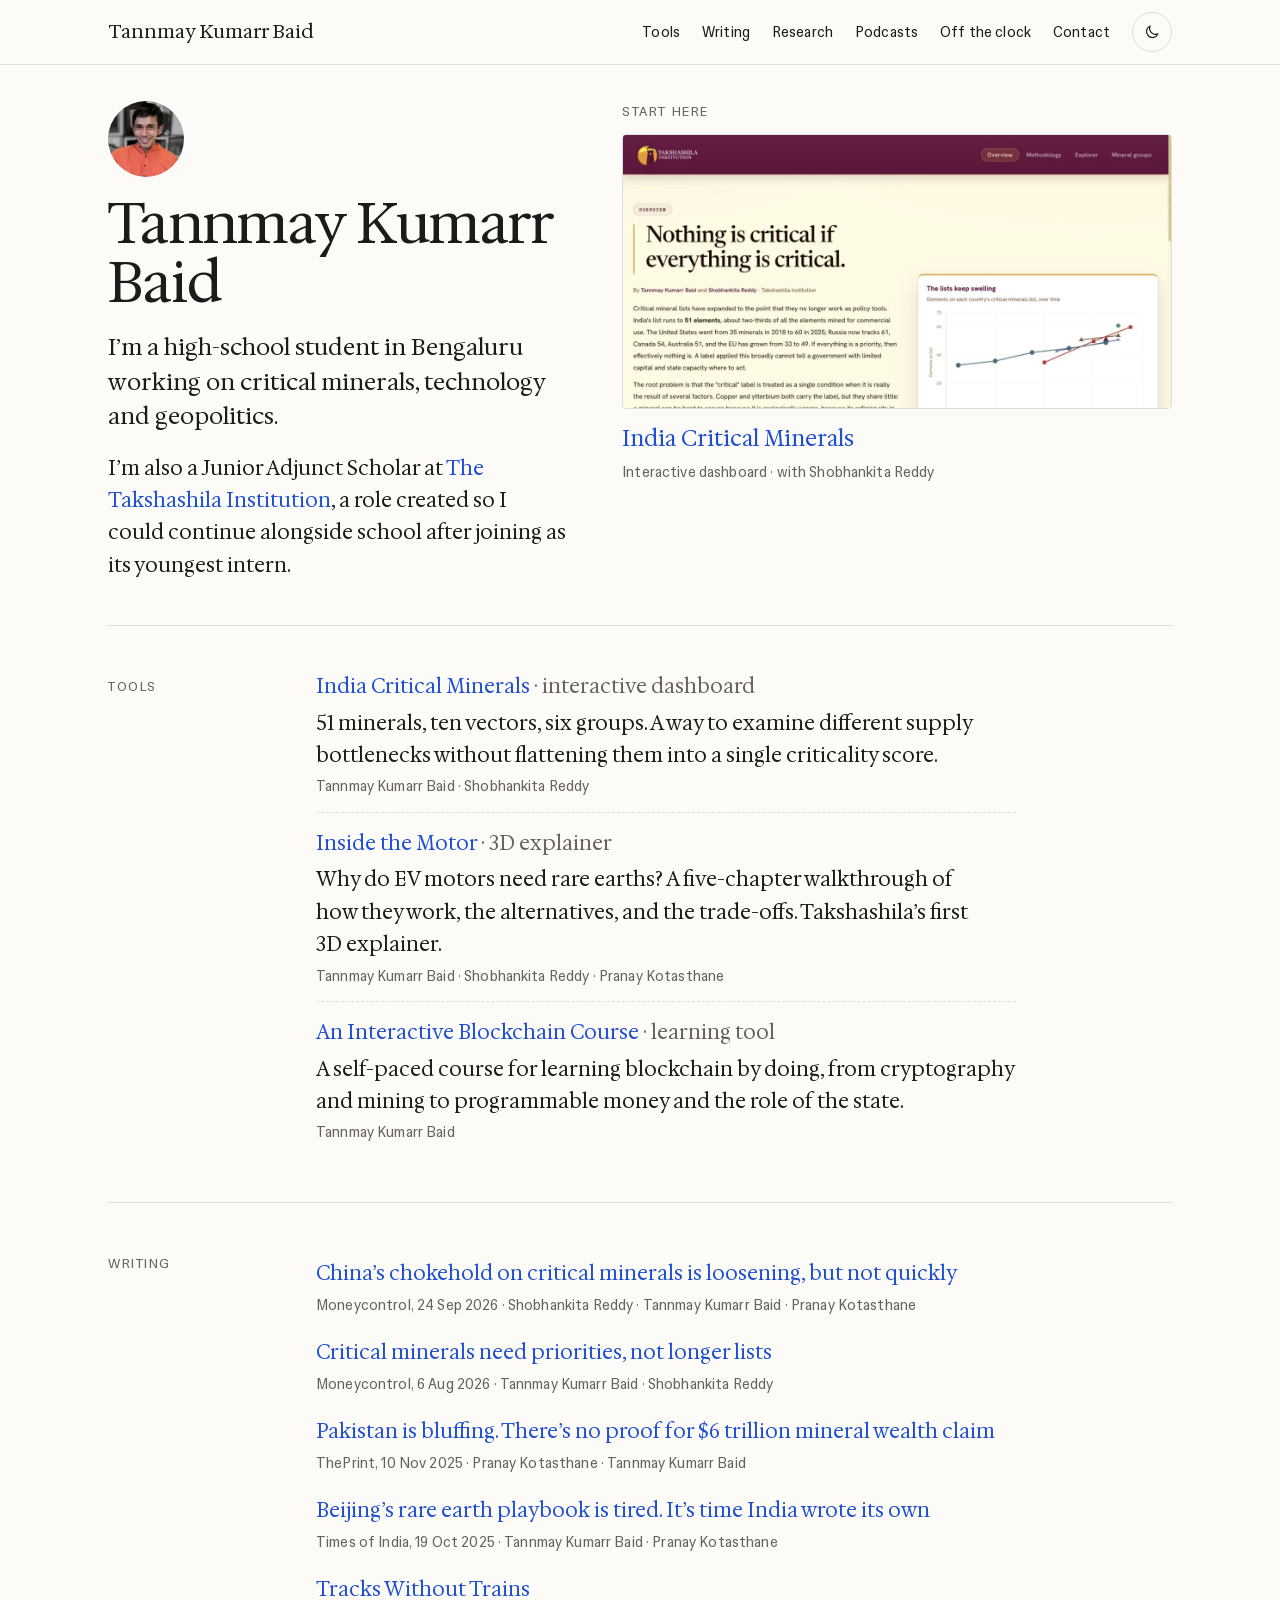
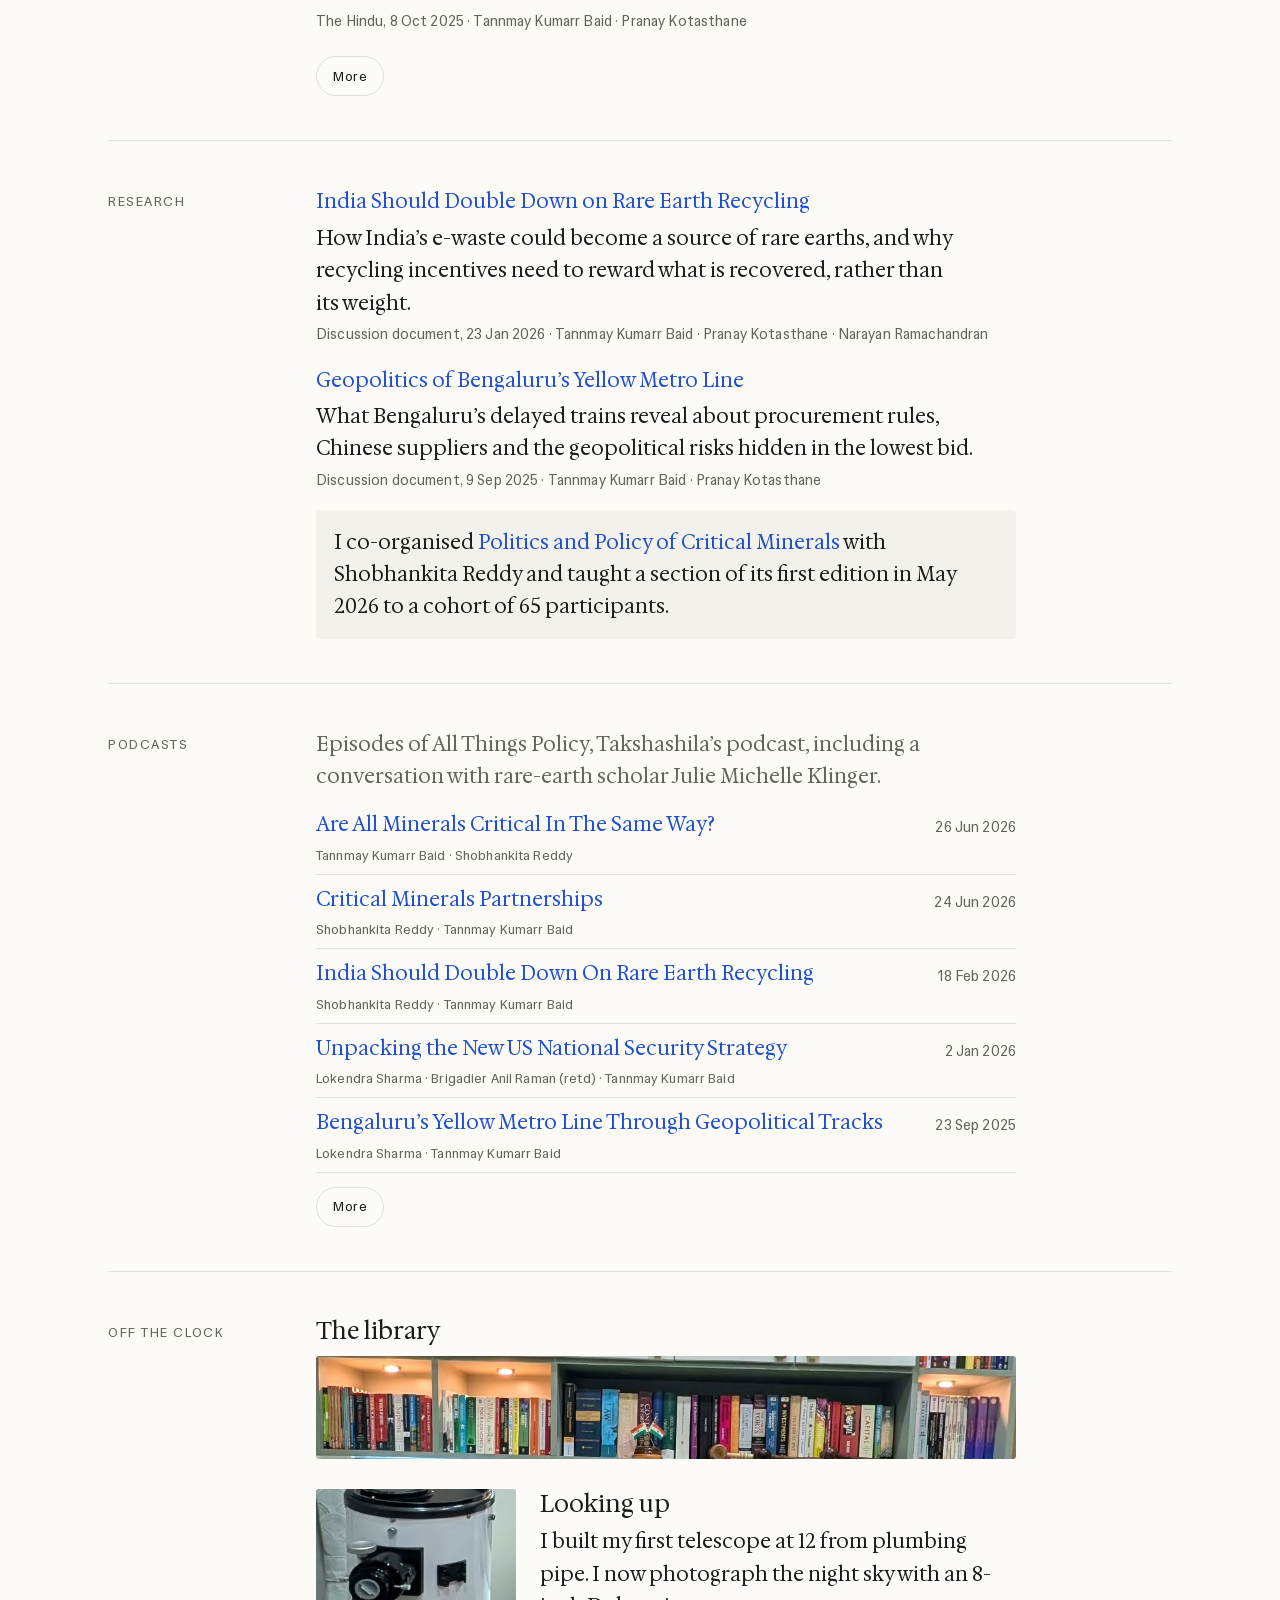
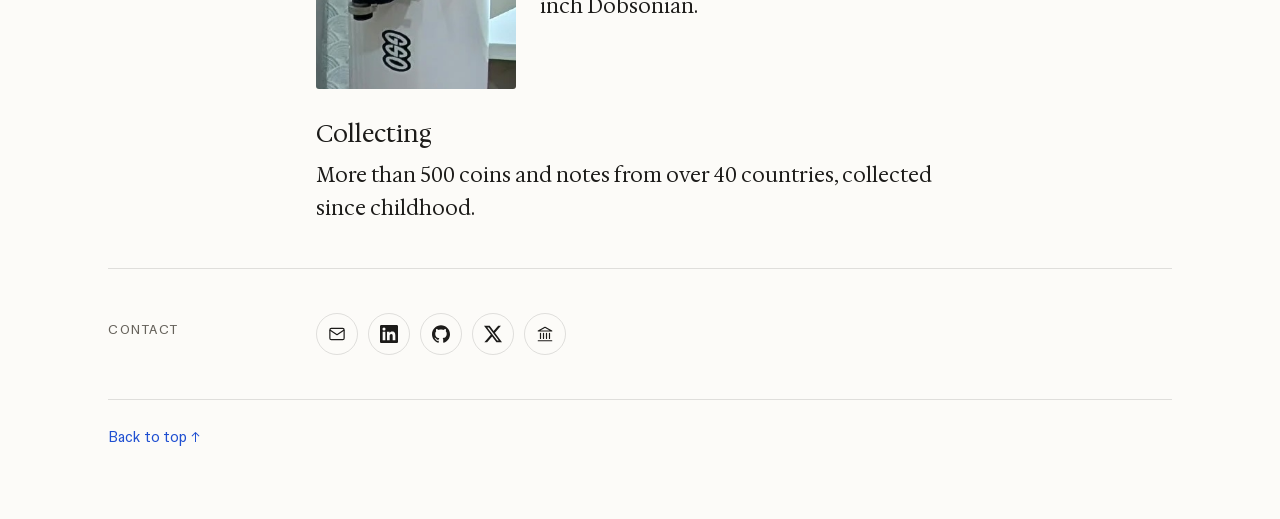
==== index.html @ 0dc75ac7 "Show a hover preview for India Critical Minerals too All three tools now reveal a screenshot on hove" ====
<!doctype html>
<html lang="en" data-theme="light">
<head>
<meta charset="utf-8">
<meta name="viewport" content="width=device-width, initial-scale=1">
<title>Tannmay Kumarr Baid — Writing, research &amp; tools</title>
<meta name="description" content="Tannmay Kumarr Baid is a high-school student in Bengaluru and a Junior Adjunct Scholar at The Takshashila Institution, working on critical minerals, technology and geopolitics. Tools, op-eds, research and podcasts.">
<meta name="color-scheme" content="light dark">
<meta name="theme-color" content="#fcfbf8">
<meta property="og:type" content="website">
<meta property="og:title" content="Tannmay Kumarr Baid — Writing, research &amp; tools">
<meta property="og:description" content="Critical minerals, technology and geopolitics: tools, op-eds, research and podcasts by Tannmay Kumarr Baid, Junior Adjunct Scholar at The Takshashila Institution.">
<meta property="og:image" content="https://tannmay-python.github.io/assets/minerals.webp">
<meta property="og:image:alt" content="The India Critical Minerals dashboard">
<meta property="og:image:width" content="1274">
<meta property="og:image:height" content="717">
<meta property="og:url" content="https://tannmay-python.github.io/">
<meta name="twitter:card" content="summary_large_image">
<meta name="twitter:image" content="https://tannmay-python.github.io/assets/minerals.webp">
<link rel="canonical" href="https://tannmay-python.github.io/">
<link rel="icon" href="assets/favicon.svg" type="image/svg+xml">
<link rel="stylesheet" href="assets/fonts.css">
<link rel="stylesheet" href="assets/site.css">
<script>try{document.documentElement.dataset.theme=localStorage.getItem("tannmay-portfolio-theme")==="dark"?"dark":"light"}catch(e){document.documentElement.dataset.theme="light"}</script>
<script src="assets/site.js" defer></script>
</head>
<body>
<a class="skip-link" href="#main">Skip to content</a>

<header class="site-header">
  <div class="wrap">
    <a class="site-name plain" href="#top">Tannmay Kumarr Baid</a>
    <nav class="site-nav sans" aria-label="Sections">
      <a href="#tools">Tools</a>
      <a href="#writing">Writing</a>
      <a href="#research">Research</a>
      <a href="#podcasts">Podcasts</a>
      <a href="#off-the-clock">Off the clock</a>
      <a href="#contact">Contact</a>
    </nav>
    <button class="btn icon-btn theme-toggle" type="button" data-theme-toggle aria-label="Switch to dark mode" title="Switch to dark mode"><svg class="moon" viewBox="0 0 24 24" aria-hidden="true" focusable="false"><path d="M20 14.5A8 8 0 0 1 9.5 4 8 8 0 1 0 20 14.5Z"/></svg><svg class="sun" viewBox="0 0 24 24" aria-hidden="true" focusable="false"><circle cx="12" cy="12" r="4"/><path d="M12 2.5v2M12 19.5v2M2.5 12h2M19.5 12h2M5.3 5.3l1.4 1.4M17.3 17.3l1.4 1.4M5.3 18.7l1.4-1.4M17.3 6.7l1.4-1.4"/></svg></button>
  </div>
</header>

<main id="main" class="wrap">

  <section id="top" class="snapshot" aria-label="Introduction and highlights">
    <div class="intro">
      <img class="avatar" src="assets/portrait.jpg" width="460" height="460" alt="Tannmay Kumarr Baid">
      <h1>Tannmay Kumarr Baid</h1>
      <p class="lede">I’m a high-school student in Bengaluru working on critical minerals, technology and geopolitics.</p>
      <p class="role">I’m also a Junior Adjunct Scholar at <a href="https://takshashila.org.in/content/team/tannmay-kumarr-baid.html">The Takshashila Institution</a>, a role created so I could continue alongside school after joining as its youngest intern.</p>
    </div>

    <div class="start">
      <h2 class="label">Start here</h2>
      <a class="plain shot-link" href="https://indiacriticalminerals.com/">
        <img src="assets/minerals.webp" width="1274" height="717" alt="The India Critical Minerals dashboard" fetchpriority="high">
      </a>
      <p class="feature">
        <a href="https://indiacriticalminerals.com/">India Critical Minerals</a>
        <span class="sans muted">Interactive dashboard · with Shobhankita Reddy</span>
      </p>
    </div>
  </section>

  <section id="tools" class="row" aria-labelledby="tools-h">
    <h2 id="tools-h" class="label">Tools</h2>
    <div>
      <div class="tool">
        <a href="https://indiacriticalminerals.com/">India Critical Minerals</a> <span class="muted">· interactive dashboard</span>
        <p>51 minerals, ten vectors, six groups. A way to examine different supply bottlenecks without flattening them into a single criticality score.</p>
        <p class="sans muted">Tannmay Kumarr Baid · Shobhankita Reddy</p>
        <img class="shot" src="assets/minerals.webp" width="1274" height="717" alt="The India Critical Minerals dashboard">
      </div>
      <div class="tool">
        <a href="https://insidethemotor.takshashila.org.in/">Inside the Motor</a> <span class="muted">· 3D explainer</span>
        <p>Why do EV motors need rare earths? A five-chapter walkthrough of how they work, the alternatives, and the trade-offs. Takshashila’s first 3D explainer.</p>
        <p class="sans muted">Tannmay Kumarr Baid · Shobhankita Reddy · Pranay Kotasthane</p>
        <img class="shot" src="assets/motor.webp" width="1280" height="720" alt="Inside the Motor, a 3D explainer">
      </div>
      <div class="tool">
        <a href="https://tannmay-python.github.io/blockchain-learning-tool/">An Interactive Blockchain Course</a> <span class="muted">· learning tool</span>
        <p>A self-paced course for learning blockchain by doing, from cryptography and mining to programmable money and the role of the state.</p>
        <p class="sans muted">Tannmay Kumarr Baid</p>
        <img class="shot" src="assets/blockchain.webp" width="1280" height="720" alt="An Interactive Blockchain Course">
      </div>
    </div>
  </section>

  <section id="writing" class="row" aria-labelledby="writing-h">
    <h2 id="writing-h" class="label">Writing</h2>
    <div>
      <ol class="entries" id="writing-list" data-collapsible>
        <li><a href="https://www.moneycontrol.com/news/opinion/china-s-chokehold-on-critical-minerals-is-loosening-but-not-quickly-14036770.html">China’s chokehold on critical minerals is loosening, but not quickly</a><div class="sans muted">Moneycontrol, 24 Sep 2026 · Shobhankita Reddy · Tannmay Kumarr Baid · Pranay Kotasthane</div></li>
        <li><a href="https://www.moneycontrol.com/news/opinion/critical-minerals-need-priorities-not-longer-lists-13996161.html">Critical minerals need priorities, not longer lists</a><div class="sans muted">Moneycontrol, 6 Aug 2026 · Tannmay Kumarr Baid · Shobhankita Reddy</div></li>
        <li class="extra"><a href="https://www.moneycontrol.com/news/opinion/what-the-budget-reveals-about-india-s-critical-minerals-goals-13825383.html">What the Budget reveals about India’s critical minerals goals</a><div class="sans muted">Moneycontrol, 12 Feb 2026 · Shobhankita Reddy · Tannmay Kumarr Baid</div></li>
        <li class="extra"><a href="https://www.hindustantimes.com/opinion/rare-earths-sector-can-do-with-recycling-thrust-101769970010181.html">Rare earths sector can do with recycling thrust</a><div class="sans muted">Hindustan Times, 2 Feb 2026 · Pranay Kotasthane · Tannmay Kumarr Baid</div></li>
        <li class="extra"><a href="https://indiasworld.in/inside-the-tent-india-and-the-limits-of-pax-silica/">Inside the Tent: India and the Limits of Pax Silica</a><div class="sans muted">India’s World, 16 Jan 2026 · Pranay Kotasthane · Tannmay Kumarr Baid</div></li>
        <li class="extra"><a href="https://www.hindustantimes.com/opinion/rare-earths-in-india-bridging-the-gaps-to-ensure-sufficiency-101764605571306.html">Rare earths in India: Bridging the gaps to ensure sufficiency</a><div class="sans muted">Hindustan Times, 1 Dec 2025 · Tannmay Kumarr Baid · Pranay Kotasthane</div></li>
        <li><a href="https://theprint.in/opinion/pakistan-bluffing-6-trillion-mineral-wealth/2780538/">Pakistan is bluffing. There’s no proof for $6 trillion mineral wealth claim</a><div class="sans muted">ThePrint, 10 Nov 2025 · Pranay Kotasthane · Tannmay Kumarr Baid</div></li>
        <li><a href="https://timesofindia.indiatimes.com/blogs/toi-edit-page/beijings-rare-earth-playbook-is-tired-its-time-india-wrote-its-own/">Beijing’s rare earth playbook is tired. It’s time India wrote its own</a><div class="sans muted">Times of India, 19 Oct 2025 · Tannmay Kumarr Baid · Pranay Kotasthane</div></li>
        <li><a href="https://www.thehindu.com/opinion/op-ed/tracks-without-trains/article70134580.ece">Tracks Without Trains</a><div class="sans muted">The Hindu, 8 Oct 2025 · Tannmay Kumarr Baid · Pranay Kotasthane</div></li>
        <li class="extra"><a href="https://www.moneycontrol.com/news/opinion/trump-s-ai-strategy-beyond-the-race-for-global-supremacy-13443628.html">Trump’s AI Strategy: Beyond the race for global supremacy</a><div class="sans muted">Moneycontrol, 12 Aug 2025 · Tannmay Kumarr Baid · Bharath Reddy</div></li>
        <li class="extra"><a href="https://www.moneycontrol.com/news/opinion/brownfield-mining-operations-are-enough-to-meet-india-s-rare-earth-needs-13338164.html">Brownfield mining operations are enough to meet India’s rare-earth needs</a><div class="sans muted">Moneycontrol, 28 Jul 2025 · Tannmay Kumarr Baid</div></li>
        <li class="extra"><a href="https://indiasworld.in/the-way-to-break-chinas-stranglehold-on-rare-earths-2/">The Way to Break China’s Stranglehold on Rare Earths</a><div class="sans muted">India’s World, 23 Jun 2025 · Tannmay Kumarr Baid · Pranay Kotasthane</div></li>
        <li class="extra"><a href="https://stratnewsglobal.tech/world/chinas-cable-cutter-raises-concerns-but-indias-focus-should-be-on-repairs/">Severing the Hype: China’s Cable Cutter in Perspective</a><div class="sans muted">StratNews Global, 29 Apr 2025 · Tannmay Kumarr Baid</div></li>
        <li class="extra"><a href="https://timesofindia.indiatimes.com/blogs/toi-edit-page/chinas-rare-earth-controls-are-not-the-masterstroke-they-seem/">China’s rare-earth controls are not the masterstroke they seem</a><div class="sans muted">Times of India, 27 Apr 2025 · Tannmay Kumarr Baid · Pranay Kotasthane</div></li>
      </ol>
      <button class="btn" type="button" data-toggle-list="writing-list" data-more="More" data-less="Less" aria-controls="writing-list" aria-expanded="false" hidden>More</button>
    </div>
  </section>

  <section id="research" class="row" aria-labelledby="research-h">
    <h2 id="research-h" class="label">Research</h2>
    <div class="stack">
      <div>
        <a href="https://takshashila.org.in/content/publications/20260123-India-Should-Double-Down-On-Rare-Earth-Recycling.html">India Should Double Down on Rare Earth Recycling</a>
        <p>How India’s e-waste could become a source of rare earths, and why recycling incentives need to reward what is recovered, rather than its weight.</p>
        <div class="sans muted">Discussion document, 23 Jan 2026 · Tannmay Kumarr Baid · Pranay Kotasthane · Narayan Ramachandran</div>
      </div>
      <div>
        <a href="https://takshashila.org.in/content/publications/20250909-Geopolitics-of-Bengalurus-Yellow-Metro-Line.html">Geopolitics of Bengaluru’s Yellow Metro Line</a>
        <p>What Bengaluru’s delayed trains reveal about procurement rules, Chinese suppliers and the geopolitical risks hidden in the lowest bid.</p>
        <div class="sans muted">Discussion document, 9 Sep 2025 · Tannmay Kumarr Baid · Pranay Kotasthane</div>
      </div>
      <p class="callout">I co-organised <a href="https://takshashila.org.in/pages/policy-school/ecc-critical-minerals.html">Politics and Policy of Critical Minerals</a> with Shobhankita Reddy and taught a section of its first edition in May 2026 to a cohort of 65 participants.</p>
    </div>
  </section>

  <section id="podcasts" class="row" aria-labelledby="podcasts-h">
    <h2 id="podcasts-h" class="label">Podcasts</h2>
    <div>
      <p class="muted intro-line">Episodes of All Things Policy, Takshashila’s podcast, including a conversation with rare-earth scholar Julie Michelle Klinger.</p>
      <ol class="episodes" id="podcast-list" data-collapsible>
        <li><a href="https://podcasters.spotify.com/pod/show/all-things-policy--taksha/episodes/Are-All-Minerals-Critical-In-The-Same-Way-e3l999a">Are All Minerals Critical In The Same Way?</a><span class="sans muted date">26 Jun 2026</span><span class="sans muted by">Tannmay Kumarr Baid · Shobhankita Reddy</span></li>
        <li><a href="https://podcasters.spotify.com/pod/show/all-things-policy--taksha/episodes/Critical-Minerals-Partnerships-e3l73o3">Critical Minerals Partnerships</a><span class="sans muted date">24 Jun 2026</span><span class="sans muted by">Shobhankita Reddy · Tannmay Kumarr Baid</span></li>
        <li><a href="https://podcasters.spotify.com/pod/show/all-things-policy--taksha/episodes/India-Should-Double-Down-On-Rare-Earth-Recycling-e3f6ueg">India Should Double Down On Rare Earth Recycling</a><span class="sans muted date">18 Feb 2026</span><span class="sans muted by">Shobhankita Reddy · Tannmay Kumarr Baid</span></li>
        <li><a href="https://podcasters.spotify.com/pod/show/all-things-policy--taksha/episodes/Unpacking-the-New-US-National-Security-Strategy-e3d2a17">Unpacking the New US National Security Strategy</a><span class="sans muted date">2 Jan 2026</span><span class="sans muted by">Lokendra Sharma · Brigadier Anil Raman (retd) · Tannmay Kumarr Baid</span></li>
        <li><a href="https://podcasters.spotify.com/pod/show/all-things-policy--taksha/episodes/Bengalurus-Yellow-Metro-Line-Through-Geopolitical-Tracks-e38j84o">Bengaluru’s Yellow Metro Line Through Geopolitical Tracks</a><span class="sans muted date">23 Sep 2025</span><span class="sans muted by">Lokendra Sharma · Tannmay Kumarr Baid</span></li>
        <li class="extra"><a href="https://podcasters.spotify.com/pod/show/all-things-policy--taksha/episodes/Tackling-Oil-Spills-in-Indias-Coastal-Waters-e37aq08">Tackling Oil Spills in India’s Coastal Waters</a><span class="sans muted date">26 Aug 2025</span><span class="sans muted by">Lokendra Sharma · Swathi Kalyani · Tannmay Kumarr Baid</span></li>
        <li class="extra"><a href="https://podcasters.spotify.com/pod/show/all-things-policy--taksha/episodes/Making-Sense-of-the-Geopolitics-of-Rare-Earths-e35gu53">Making Sense of the Geopolitics of Rare Earths</a><span class="sans muted date">14 Jul 2025</span><span class="sans muted by">Shobhankita Reddy · Tannmay Kumarr Baid · Dr Julie Michelle Klinger</span></li>
        <li class="extra"><a href="https://podcasters.spotify.com/pod/show/all-things-policy--taksha/episodes/Trumps-Tariff-Pause-and-Implications-for-India-e326i00">Trump’s Tariff Pause and Implications for India</a><span class="sans muted date">30 Apr 2025</span><span class="sans muted by">Tannmay Kumarr Baid · Anupam Manur · Anisree Suresh</span></li>
        <li class="extra"><a href="https://podcasters.spotify.com/pod/show/all-things-policy--taksha/episodes/Signals-from-the-Signal-Chat-Leak-e31hc7o">Signals from the Signal Chat Leak</a><span class="sans muted date">15 Apr 2025</span><span class="sans muted by">Lokendra Sharma · Manoj Kewalramani · Tannmay Kumarr Baid</span></li>
        <li class="extra"><a href="https://podcasters.spotify.com/pod/show/all-things-policy--taksha/episodes/Inside-the-Lok-Sabha-Who-Really-Cares-About-Foreign-Policy-e31gkht">Inside the Lok Sabha: Who Really Cares About Foreign Policy?</a><span class="sans muted date">14 Apr 2025</span><span class="sans muted by">Dr Walter C. Ladwig III · Vanshika Saraf · Tannmay Kumarr Baid</span></li>
        <li class="extra"><a href="https://podcasters.spotify.com/pod/show/all-things-policy--taksha/episodes/How-Should-India-Navigate-Tech-Geopolitics-e31d7g1">How Should India Navigate Tech Geopolitics?</a><span class="sans muted date">11 Apr 2025</span><span class="sans muted by">Lokendra Sharma · Avinash Shet · Tannmay Kumarr Baid</span></li>
      </ol>
      <button class="btn" type="button" data-toggle-list="podcast-list" data-more="More" data-less="Less" aria-controls="podcast-list" aria-expanded="false" hidden>More</button>
    </div>
  </section>

  <section id="off-the-clock" class="row" aria-labelledby="clock-h">
    <h2 id="clock-h" class="label">Off the clock</h2>
    <div class="stack wide">
      <div>
        <h3>The library</h3>
        <img src="assets/library.jpg" width="1108" height="164" alt="Tannmay’s bookshelves" loading="lazy" class="rounded">
      </div>
      <div class="scope">
        <img src="assets/dobsonian.jpg" width="290" height="533" alt="Tannmay’s 8-inch Dobsonian telescope" loading="lazy" class="rounded">
        <div>
          <h3>Looking up</h3>
          <p>I built my first telescope at 12 from plumbing pipe. I now photograph the night sky with an 8-inch Dobsonian.</p>
        </div>
      </div>
      <div>
        <h3>Collecting</h3>
        <p>More than 500 coins and notes from over 40 countries, collected since childhood.</p>
      </div>
    </div>
  </section>

  <section id="contact" class="row" aria-labelledby="contact-h">
    <h2 id="contact-h" class="label">Contact</h2>
    <p class="icon-links">
      <a href="mailto:tannmay1303@gmail.com" aria-label="Email: tannmay1303@gmail.com" title="tannmay1303@gmail.com"><svg class="line" viewBox="0 0 24 24" aria-hidden="true" focusable="false"><rect x="2.5" y="4.5" width="19" height="15" rx="2"/><path d="m3 7 9 6 9-6"/></svg></a>
      <a href="https://www.linkedin.com/in/tannmaykumarrbaid/" aria-label="LinkedIn" title="LinkedIn"><svg class="solid" viewBox="0 0 24 24" aria-hidden="true" focusable="false"><path d="M20.447 20.452h-3.554v-5.569c0-1.328-.027-3.037-1.852-3.037-1.853 0-2.136 1.445-2.136 2.939v5.667H9.351V9h3.414v1.561h.046c.477-.9 1.637-1.85 3.37-1.85 3.601 0 4.267 2.37 4.267 5.455v6.286zM5.337 7.433a2.062 2.062 0 1 1 0-4.125 2.062 2.062 0 0 1 0 4.125zM7.119 20.452H3.555V9h3.564v11.452zM22.225 0H1.771C.792 0 0 .774 0 1.729v20.542C0 23.227.792 24 1.771 24h20.451C23.2 24 24 23.227 24 22.271V1.729C24 .774 23.2 0 22.222 0h.003z"/></svg></a>
      <a href="https://github.com/tannmay-python" aria-label="GitHub" title="GitHub"><svg class="solid" viewBox="0 0 24 24" aria-hidden="true" focusable="false"><path d="M12 .297c-6.63 0-12 5.373-12 12 0 5.303 3.438 9.8 8.205 11.385.6.113.82-.258.82-.577 0-.285-.01-1.04-.015-2.04-3.338.724-4.042-1.61-4.042-1.61C4.422 18.07 3.633 17.7 3.633 17.7c-1.087-.744.084-.729.084-.729 1.205.084 1.838 1.236 1.838 1.236 1.07 1.835 2.809 1.305 3.495.998.108-.776.417-1.305.76-1.605-2.665-.3-5.466-1.332-5.466-5.93 0-1.31.465-2.38 1.235-3.22-.135-.303-.54-1.523.105-3.176 0 0 1.005-.322 3.3 1.23.96-.267 1.98-.399 3-.405 1.02.006 2.04.138 3 .405 2.28-1.552 3.285-1.23 3.285-1.23.645 1.653.24 2.873.12 3.176.765.84 1.23 1.91 1.23 3.22 0 4.61-2.805 5.625-5.475 5.92.42.36.81 1.096.81 2.22 0 1.606-.015 2.896-.015 3.286 0 .315.21.69.825.57C20.565 22.092 24 17.592 24 12.297c0-6.627-5.373-12-12-12"/></svg></a>
      <a href="https://x.com/tannmaybaid" aria-label="X" title="X"><svg class="solid" viewBox="0 0 24 24" aria-hidden="true" focusable="false"><path d="M18.901 1.153h3.68l-8.04 9.19L24 22.846h-7.406l-5.8-7.584-6.638 7.584H.474l8.6-9.83L0 1.154h7.594l5.243 6.932ZM17.61 20.644h2.039L6.486 3.24H4.298Z"/></svg></a>
      <a href="https://takshashila.org.in/content/team/tannmay-kumarr-baid.html" aria-label="Takshashila profile" title="Takshashila profile"><svg class="line" viewBox="0 0 24 24" aria-hidden="true" focusable="false"><path d="M12 3 3 8h18z"/><path d="M6 11v7M10 11v7M14 11v7M18 11v7M3 21h18"/></svg></a>
    </p>
  </section>

</main>

<footer class="wrap site-footer sans muted">
  <div class="foot">
    <a href="#top">Back to top ↑</a>
  </div>
</footer>
</body>
</html>
---- assets/fonts.css ----
/* Hedvig Letters Serif and Sans, hosted locally.
   SIL Open Font License 1.1: see fonts/hedvig-letters-*-LICENSE.txt */
@font-face {
  font-family: 'Hedvig Letters Sans';
  font-style: normal;
  font-weight: 400;
  font-display: swap;
  src: url(fonts/hedvig-sans-symbols.woff2) format('woff2');
  unicode-range: U+0001-000C, U+000E-001F, U+007F-009F, U+20DD-20E0, U+20E2-20E4, U+2150-218F, U+2190, U+2192, U+2194-2199, U+21AF, U+21E6-21F0, U+21F3, U+2218-2219, U+2299, U+22C4-22C6, U+2300-243F, U+2440-244A, U+2460-24FF, U+25A0-27BF, U+2800-28FF, U+2921-2922, U+2981, U+29BF, U+29EB, U+2B00-2BFF, U+4DC0-4DFF, U+FFF9-FFFB, U+10140-1018E, U+10190-1019C, U+101A0, U+101D0-101FD, U+102E0-102FB, U+10E60-10E7E, U+1D2C0-1D2D3, U+1D2E0-1D37F, U+1F000-1F0FF, U+1F100-1F1AE, U+1F1E6-1F1FF, U+1F30D-1F30F, U+1F315, U+1F31C, U+1F31E, U+1F320-1F32C, U+1F336, U+1F378, U+1F37D, U+1F382, U+1F393-1F39F, U+1F3A7-1F3A8, U+1F3AC-1F3AF, U+1F3C2, U+1F3C4-1F3C6, U+1F3CA-1F3CE, U+1F3D4-1F3E0, U+1F3ED, U+1F3F1-1F3F3, U+1F3F5-1F3F7, U+1F408, U+1F415, U+1F41F, U+1F426, U+1F43F, U+1F441-1F442, U+1F444, U+1F446-1F449, U+1F44C-1F44E, U+1F453, U+1F46A, U+1F47D, U+1F4A3, U+1F4B0, U+1F4B3, U+1F4B9, U+1F4BB, U+1F4BF, U+1F4C8-1F4CB, U+1F4D6, U+1F4DA, U+1F4DF, U+1F4E3-1F4E6, U+1F4EA-1F4ED, U+1F4F7, U+1F4F9-1F4FB, U+1F4FD-1F4FE, U+1F503, U+1F507-1F50B, U+1F50D, U+1F512-1F513, U+1F53E-1F54A, U+1F54F-1F5FA, U+1F610, U+1F650-1F67F, U+1F687, U+1F68D, U+1F691, U+1F694, U+1F698, U+1F6AD, U+1F6B2, U+1F6B9-1F6BA, U+1F6BC, U+1F6C6-1F6CF, U+1F6D3-1F6D7, U+1F6E0-1F6EA, U+1F6F0-1F6F3, U+1F6F7-1F6FC, U+1F700-1F80B, U+1F810-1F847, U+1F850-1F859, U+1F860-1F887, U+1F890-1F8AD, U+1F8B0-1F8BB, U+1F8C0-1F8C1, U+1F8D0-1F8D8, U+1F900-1F90B, U+1F93B, U+1F946, U+1F984, U+1F996, U+1F9E9, U+1FA00-1FA6F, U+1FA70-1FA7C, U+1FA80-1FAC6, U+1FAC8, U+1FACC-1FADD, U+1FADF-1FAEB, U+1FAEF-1FAFA, U+1FB00-1FBFF;
}

@font-face {
  font-family: 'Hedvig Letters Sans';
  font-style: normal;
  font-weight: 400;
  font-display: swap;
  src: url(fonts/hedvig-sans-latin-ext.woff2) format('woff2');
  unicode-range: U+0100-02BA, U+02BD-02C5, U+02C7-02CC, U+02CE-02D7, U+02DD-02FF, U+0304, U+0308, U+0329, U+1D00-1DBF, U+1E00-1E9F, U+1EF2-1EFF, U+2020, U+20A0-20AB, U+20AD-20C4, U+2113, U+2C60-2C7F, U+A720-A7FF;
}

@font-face {
  font-family: 'Hedvig Letters Sans';
  font-style: normal;
  font-weight: 400;
  font-display: swap;
  src: url(fonts/hedvig-sans-latin.woff2) format('woff2');
  unicode-range: U+0000-00FF, U+0131, U+0152-0153, U+02BB-02BC, U+02C6, U+02DA, U+02DC, U+0304, U+0308, U+0329, U+2000-206F, U+20AC, U+2122, U+2191, U+2193, U+2212, U+2215, U+FEFF, U+FFFD;
}

@font-face {
  font-family: 'Hedvig Letters Serif';
  font-style: normal;
  font-weight: 400;
  font-display: swap;
  src: url(fonts/hedvig-serif-symbols.woff2) format('woff2');
  unicode-range: U+0001-000C, U+000E-001F, U+007F-009F, U+20DD-20E0, U+20E2-20E4, U+2150-218F, U+2190, U+2192, U+2194-2199, U+21AF, U+21E6-21F0, U+21F3, U+2218-2219, U+2299, U+22C4-22C6, U+2300-243F, U+2440-244A, U+2460-24FF, U+25A0-27BF, U+2800-28FF, U+2921-2922, U+2981, U+29BF, U+29EB, U+2B00-2BFF, U+4DC0-4DFF, U+FFF9-FFFB, U+10140-1018E, U+10190-1019C, U+101A0, U+101D0-101FD, U+102E0-102FB, U+10E60-10E7E, U+1D2C0-1D2D3, U+1D2E0-1D37F, U+1F000-1F0FF, U+1F100-1F1AE, U+1F1E6-1F1FF, U+1F30D-1F30F, U+1F315, U+1F31C, U+1F31E, U+1F320-1F32C, U+1F336, U+1F378, U+1F37D, U+1F382, U+1F393-1F39F, U+1F3A7-1F3A8, U+1F3AC-1F3AF, U+1F3C2, U+1F3C4-1F3C6, U+1F3CA-1F3CE, U+1F3D4-1F3E0, U+1F3ED, U+1F3F1-1F3F3, U+1F3F5-1F3F7, U+1F408, U+1F415, U+1F41F, U+1F426, U+1F43F, U+1F441-1F442, U+1F444, U+1F446-1F449, U+1F44C-1F44E, U+1F453, U+1F46A, U+1F47D, U+1F4A3, U+1F4B0, U+1F4B3, U+1F4B9, U+1F4BB, U+1F4BF, U+1F4C8-1F4CB, U+1F4D6, U+1F4DA, U+1F4DF, U+1F4E3-1F4E6, U+1F4EA-1F4ED, U+1F4F7, U+1F4F9-1F4FB, U+1F4FD-1F4FE, U+1F503, U+1F507-1F50B, U+1F50D, U+1F512-1F513, U+1F53E-1F54A, U+1F54F-1F5FA, U+1F610, U+1F650-1F67F, U+1F687, U+1F68D, U+1F691, U+1F694, U+1F698, U+1F6AD, U+1F6B2, U+1F6B9-1F6BA, U+1F6BC, U+1F6C6-1F6CF, U+1F6D3-1F6D7, U+1F6E0-1F6EA, U+1F6F0-1F6F3, U+1F6F7-1F6FC, U+1F700-1F80B, U+1F810-1F847, U+1F850-1F859, U+1F860-1F887, U+1F890-1F8AD, U+1F8B0-1F8BB, U+1F8C0-1F8C1, U+1F8D0-1F8D8, U+1F900-1F90B, U+1F93B, U+1F946, U+1F984, U+1F996, U+1F9E9, U+1FA00-1FA6F, U+1FA70-1FA7C, U+1FA80-1FAC6, U+1FAC8, U+1FACC-1FADD, U+1FADF-1FAEB, U+1FAEF-1FAFA, U+1FB00-1FBFF;
}

@font-face {
  font-family: 'Hedvig Letters Serif';
  font-style: normal;
  font-weight: 400;
  font-display: swap;
  src: url(fonts/hedvig-serif-latin-ext.woff2) format('woff2');
  unicode-range: U+0100-02BA, U+02BD-02C5, U+02C7-02CC, U+02CE-02D7, U+02DD-02FF, U+0304, U+0308, U+0329, U+1D00-1DBF, U+1E00-1E9F, U+1EF2-1EFF, U+2020, U+20A0-20AB, U+20AD-20C4, U+2113, U+2C60-2C7F, U+A720-A7FF;
}

@font-face {
  font-family: 'Hedvig Letters Serif';
  font-style: normal;
  font-weight: 400;
  font-display: swap;
  src: url(fonts/hedvig-serif-latin.woff2) format('woff2');
  unicode-range: U+0000-00FF, U+0131, U+0152-0153, U+02BB-02BC, U+02C6, U+02DA, U+02DC, U+0304, U+0308, U+0329, U+2000-206F, U+20AC, U+2122, U+2191, U+2193, U+2212, U+2215, U+FEFF, U+FFFD;
}
---- assets/site.css ----
/* Tannmay Kumarr Baid — portfolio styles (design 04A, "Refined"). */

:root {
  --bg: #fcfbf8;
  --ink: #1c1b19;
  --muted: #66625b;
  --link: #1f4fd1;
  --hair: rgba(28, 27, 25, .13);
  --soft: #f3f1ec;
  --head: rgba(252, 251, 248, .92);
  color-scheme: light;
}
:root[data-theme="dark"] {
  --bg: #161514;
  --ink: #e9e6e0;
  --muted: #a39f97;
  --link: #93b2ff;
  --hair: rgba(233, 230, 224, .14);
  --soft: #201f1d;
  --head: rgba(22, 21, 20, .92);
  color-scheme: dark;
}

*, *::before, *::after { box-sizing: border-box; }
html { -webkit-text-size-adjust: 100%; scroll-behavior: smooth; }
body {
  margin: 0;
  background: var(--bg);
  color: var(--ink);
  font-family: 'Hedvig Letters Serif', Georgia, 'Times New Roman', serif;
  font-size: 20px;
  line-height: 1.62;
  transition: background-color .35s ease, color .35s ease;
}
img { display: block; max-width: 100%; height: auto; }
h1, h2, h3 { font-weight: 400; }
p { margin: 0; }

a {
  color: var(--link);
  text-decoration: none;
  background-image: linear-gradient(currentColor, currentColor);
  background-size: 0 1px;
  background-repeat: no-repeat;
  background-position: 0 100%;
  transition: background-size .25s ease;
}
a:hover { background-size: 100% 1px; }
a.plain { color: inherit; background-image: none; }
a:focus-visible, button:focus-visible { outline: 2px solid var(--link); outline-offset: 3px; border-radius: 2px; }

.skip-link { position: absolute; left: -9999px; top: 0; }
.skip-link:focus { left: 16px; top: 12px; z-index: 30; padding: 8px 12px; background: var(--bg); }

.sans { font-family: 'Hedvig Letters Sans', Arial, sans-serif; font-size: 14px; letter-spacing: .01em; }
.muted { color: var(--muted); }
.label {
  margin: 0;
  font-family: 'Hedvig Letters Sans', Arial, sans-serif;
  font-size: 13px;
  letter-spacing: .12em;
  text-transform: uppercase;
  color: var(--muted);
}
.wrap { max-width: 1160px; margin: 0 auto; padding-left: clamp(16px, 4vw, 48px); padding-right: clamp(16px, 4vw, 48px); }

/* Header: always visible, so readers can click or scroll */
.site-header {
  position: sticky;
  top: 0;
  z-index: 10;
  background: var(--head);
  -webkit-backdrop-filter: blur(8px);
  backdrop-filter: blur(8px);
  border-bottom: 1px solid var(--hair);
}
.site-header .wrap { display: flex; align-items: center; gap: 10px 22px; padding-top: 12px; padding-bottom: 12px; }
.site-name { font-size: 19px; white-space: nowrap; }
.site-nav { margin-left: auto; display: flex; flex-wrap: wrap; align-items: center; gap: 4px 22px; }
.site-nav a { color: var(--ink); background-image: linear-gradient(var(--link), var(--link)); }
.btn {
  cursor: pointer;
  min-height: 40px;
  padding: 0 16px;
  border: 1px solid var(--hair);
  border-radius: 999px;
  background: transparent;
  color: var(--ink);
  font-family: 'Hedvig Letters Sans', Arial, sans-serif;
  font-size: 13px;
  letter-spacing: .04em;
}
.btn:hover { border-color: var(--ink); }
.btn[hidden] { display: none; }
.icon-btn { width: 40px; padding: 0; display: inline-grid; place-items: center; }
.theme-toggle svg { width: 18px; height: 18px; fill: none; stroke: currentColor; stroke-width: 1.6; stroke-linecap: round; stroke-linejoin: round; }
.theme-toggle .sun, :root[data-theme="dark"] .theme-toggle .moon { display: none; }
:root[data-theme="dark"] .theme-toggle .sun { display: block; }

/* Opening snapshot: who, the lead tool and highlights without scrolling */
.snapshot {
  display: grid;
  grid-template-columns: minmax(0, 5fr) minmax(0, 6fr);
  gap: 56px;
  align-items: start;
  padding: 36px 0 44px;
  scroll-margin-top: 72px;
}
.intro { display: flex; flex-direction: column; gap: 18px; }
.avatar { width: 76px; height: 76px; border-radius: 50%; object-fit: cover; filter: saturate(.85); }
.intro h1 { margin: 0; font-size: clamp(40px, 4.4vw, 58px); line-height: 1.04; letter-spacing: -.012em; }
.lede { font-size: 23px; line-height: 1.5; text-wrap: pretty; }
.intro p { text-wrap: pretty; }
.counts { display: flex; flex-wrap: wrap; gap: 8px 22px; margin-top: 6px !important; padding-top: 16px; border-top: 1px solid var(--hair); }
.start { display: flex; flex-direction: column; gap: 4px; }
.start .label { padding-bottom: 8px; }
.shot-link img { width: 100%; aspect-ratio: 2 / 1; object-fit: cover; object-position: top; border: 1px solid var(--hair); border-radius: 4px; }
.feature { display: flex; flex-wrap: wrap; justify-content: space-between; align-items: baseline; gap: 4px 16px; padding: 8px 0 10px; }
.feature a { font-size: 22px; }
.highlights { list-style: none; margin: 0; padding: 0; display: grid; grid-template-columns: repeat(2, minmax(0, 1fr)); column-gap: 24px; }
.highlights li { display: flex; flex-direction: column; gap: 3px; padding: 11px 0 12px; border-top: 1px solid var(--hair); }
.highlights li > .sans { font-size: 12px; letter-spacing: .08em; text-transform: uppercase; }
.highlights a { font-size: 18px; line-height: 1.3; }
.sub { display: block; margin-top: 3px; }

/* Sections: a label column and a reading column */
.row {
  display: grid;
  grid-template-columns: 160px minmax(0, 700px);
  gap: 48px;
  padding: 44px 0;
  border-top: 1px solid var(--hair);
  scroll-margin-top: 72px;
}
.row > .label { padding-top: 6px; }
.row p + p, .tool p { margin-top: 4px; }
.row .sans.muted { margin-top: 4px; }
.stack { display: flex; flex-direction: column; gap: 18px; }
.stack > div > p { margin-top: 4px; text-wrap: pretty; }
.stack.wide { gap: 30px; }
.callout { padding: 16px 18px; background: var(--soft); border-radius: 4px; text-wrap: pretty; }
.note { margin-top: 16px !important; font-style: italic; }

.tool { padding: 14px 0; border-bottom: 1px dashed var(--hair); }
.tool:first-child { padding-top: 0; }
.tool:last-of-type { border-bottom: 0; }
.tool p { text-wrap: pretty; }
.shot { display: none; width: 100%; margin-top: 12px; border: 1px solid var(--hair); border-radius: 3px; }
.tool:hover .shot, .tool:focus-within .shot { display: block; animation: rise .35s ease; }
@media (hover: none) { .shot { display: block; } }
@keyframes rise { from { opacity: 0; transform: translateY(6px); } to { opacity: 1; transform: none; } }

.entries, .episodes, .shelf { margin: 0; padding: 0; }
.entries { list-style: none; }
.entries li { padding: 10px 0; }
.entries li .sans { margin-top: 2px; }
.episodes { list-style: none; }
.episodes li { display: grid; grid-template-columns: minmax(0, 1fr) auto; column-gap: 16px; padding: 8px 0; border-bottom: 1px solid var(--hair); }
.episodes li > a { justify-self: start; }
.episodes .date { white-space: nowrap; padding-top: 4px; }
.episodes .by { grid-column: 1 / -1; font-size: 13px; }
.intro-line { margin-bottom: 8px !important; }
[data-collapsible].is-collapsed .extra { display: none; }
[data-collapsible] + .btn { margin-top: 14px; }

h3 { margin: 0 0 10px; font-size: 24px; line-height: 1.25; }
.rounded { border-radius: 3px; }
.two { display: grid; grid-template-columns: repeat(2, minmax(0, 1fr)); gap: 30px; margin-top: 16px; }
.kicker { margin-bottom: 4px !important; font-size: 12px; letter-spacing: .1em; text-transform: uppercase; }
.two .kicker:not(:first-child) { margin-top: 18px !important; }
.shelf { padding-left: 22px; display: flex; flex-direction: column; gap: 4px; }
.scope { display: grid; grid-template-columns: 200px minmax(0, 1fr); gap: 24px; align-items: start; }
.scope img { width: 100%; aspect-ratio: 1 / 1; object-fit: cover; object-position: 50% 18%; }
.scope h3 { margin-bottom: 6px; }
.icon-links { display: flex; flex-wrap: wrap; gap: 10px; }
.icon-links a { display: inline-grid; place-items: center; width: 42px; height: 42px; border: 1px solid var(--hair); border-radius: 999px; color: var(--ink); background-image: none; transition: border-color .2s ease, color .2s ease; }
.icon-links a:hover { border-color: var(--ink); color: var(--link); }
.icon-links svg { width: 18px; height: 18px; }
.icon-links .solid { fill: currentColor; }
.icon-links .line { fill: none; stroke: currentColor; stroke-width: 1.6; stroke-linecap: round; stroke-linejoin: round; }

.site-footer { padding-bottom: 70px; }
.foot { display: flex; flex-wrap: wrap; justify-content: space-between; gap: 8px 20px; padding-top: 26px; border-top: 1px solid var(--hair); }

@media (max-width: 900px) {
  .row, .two { grid-template-columns: 1fr; gap: 14px; }
  /* Phones and tablets: show the dashboard straight after the one-line introduction */
  .snapshot { display: flex; flex-direction: column; gap: 16px; padding-top: 28px; }
  .intro { display: contents; }
  .avatar { order: 1; width: 64px; height: 64px; }
  .intro h1 { order: 2; }
  .lede { order: 3; }
  .start { order: 4; margin: 8px 0 12px; }
  .role { order: 5; }
  .aside { order: 6; }
  .counts { order: 7; }
}
@media (max-width: 600px) {
  .highlights { grid-template-columns: 1fr; }
}
@media (max-width: 760px) {
  body { font-size: 18px; }
  .site-header .wrap { flex-wrap: wrap; row-gap: 6px; padding-top: 10px; padding-bottom: 8px; }
  .theme-toggle { order: 2; margin-left: auto; }
  .site-nav { order: 3; width: 100%; margin-left: 0; flex-wrap: nowrap; overflow-x: auto; gap: 18px; padding: 0 28px 4px 0; scrollbar-width: none; -webkit-mask-image: linear-gradient(to right, #000 82%, transparent); mask-image: linear-gradient(to right, #000 82%, transparent); }
  .site-nav::-webkit-scrollbar { display: none; }
  .site-nav a { white-space: nowrap; }
  .snapshot, .row { scroll-margin-top: 104px; }
  .scope { grid-template-columns: 120px minmax(0, 1fr); gap: 16px; }
  .lede { font-size: 21px; }
}
@media (prefers-reduced-motion: reduce) {
  html { scroll-behavior: auto; }
  *, *::before, *::after { animation: none !important; transition: none !important; }
}
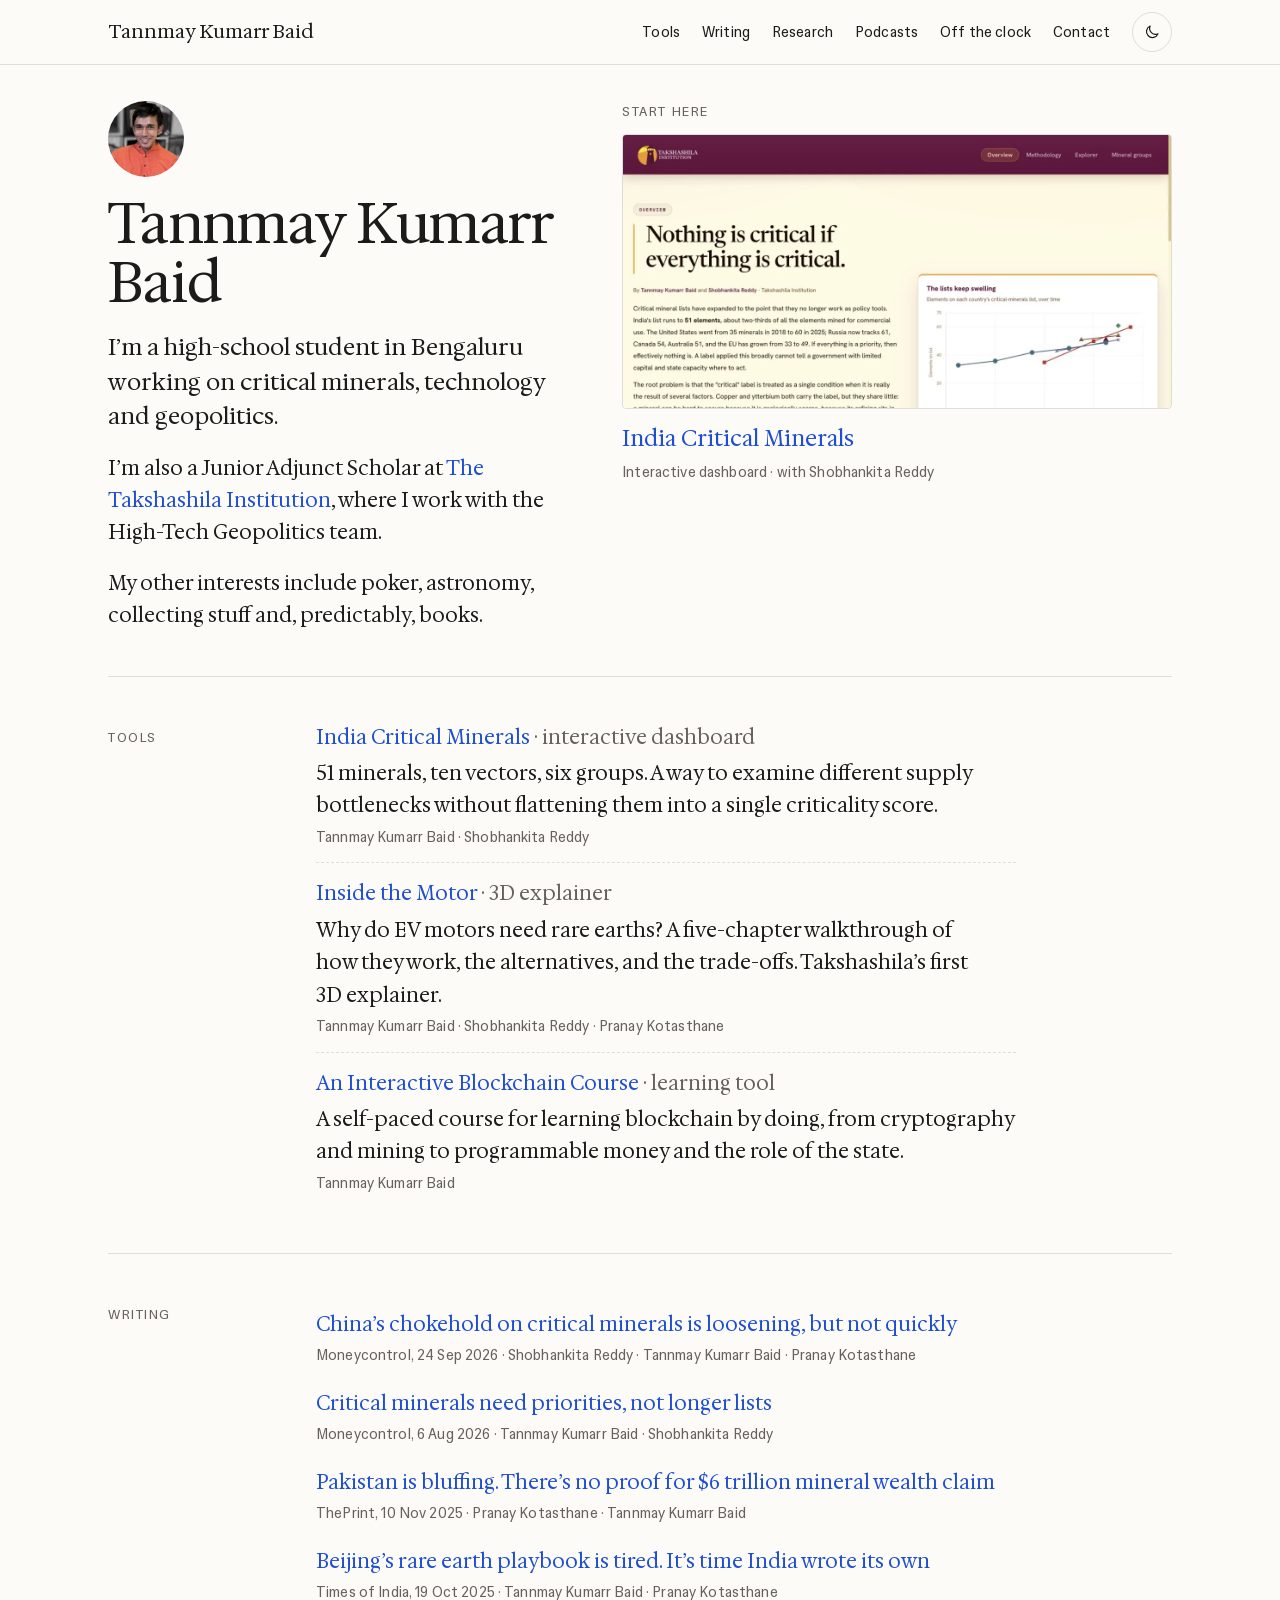
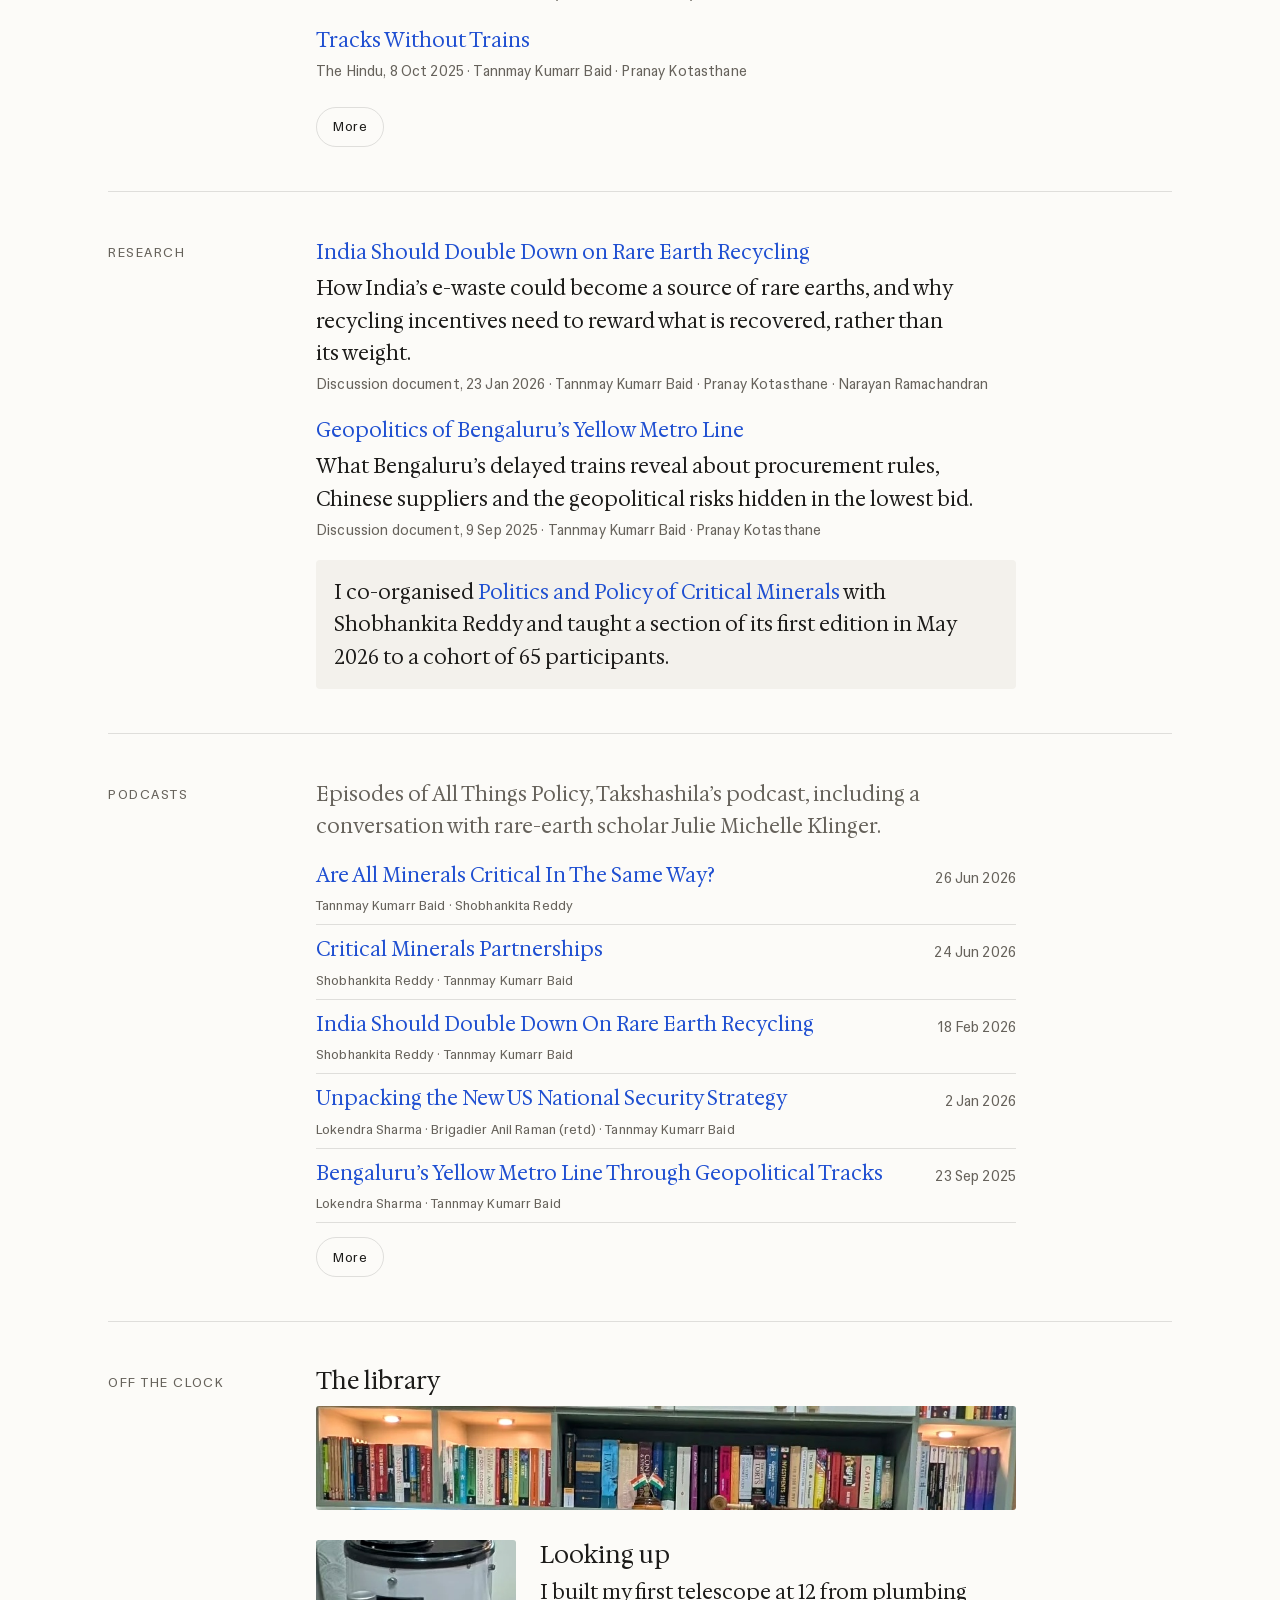
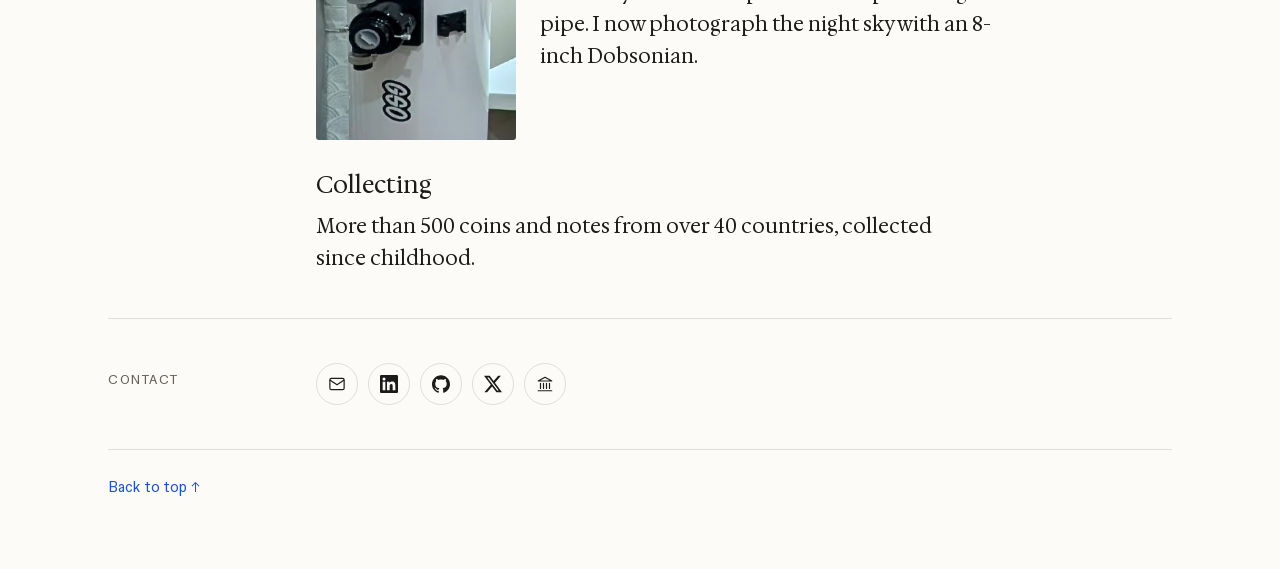
==== commit 3ef5f4c5: "Update the intro: Takshashila team line and other interests - Role line now says he works with the H" ====
--- a/index.html
+++ b/index.html
@@ -49,7 +49,8 @@
       <img class="avatar" src="assets/portrait.jpg" width="460" height="460" alt="Tannmay Kumarr Baid">
       <h1>Tannmay Kumarr Baid</h1>
       <p class="lede">I’m a high-school student in Bengaluru working on critical minerals, technology and geopolitics.</p>
-      <p class="role">I’m also a Junior Adjunct Scholar at <a href="https://takshashila.org.in/content/team/tannmay-kumarr-baid.html">The Takshashila Institution</a>, a role created so I could continue alongside school after joining as its youngest intern.</p>
+      <p class="role">I’m also a Junior Adjunct Scholar at <a href="https://takshashila.org.in/content/team/tannmay-kumarr-baid.html">The Takshashila Institution</a>, where I work with the High-Tech Geopolitics team.</p>
+      <p class="aside">My other interests include poker, astronomy, collecting stuff and, predictably, books.</p>
     </div>
 
     <div class="start">
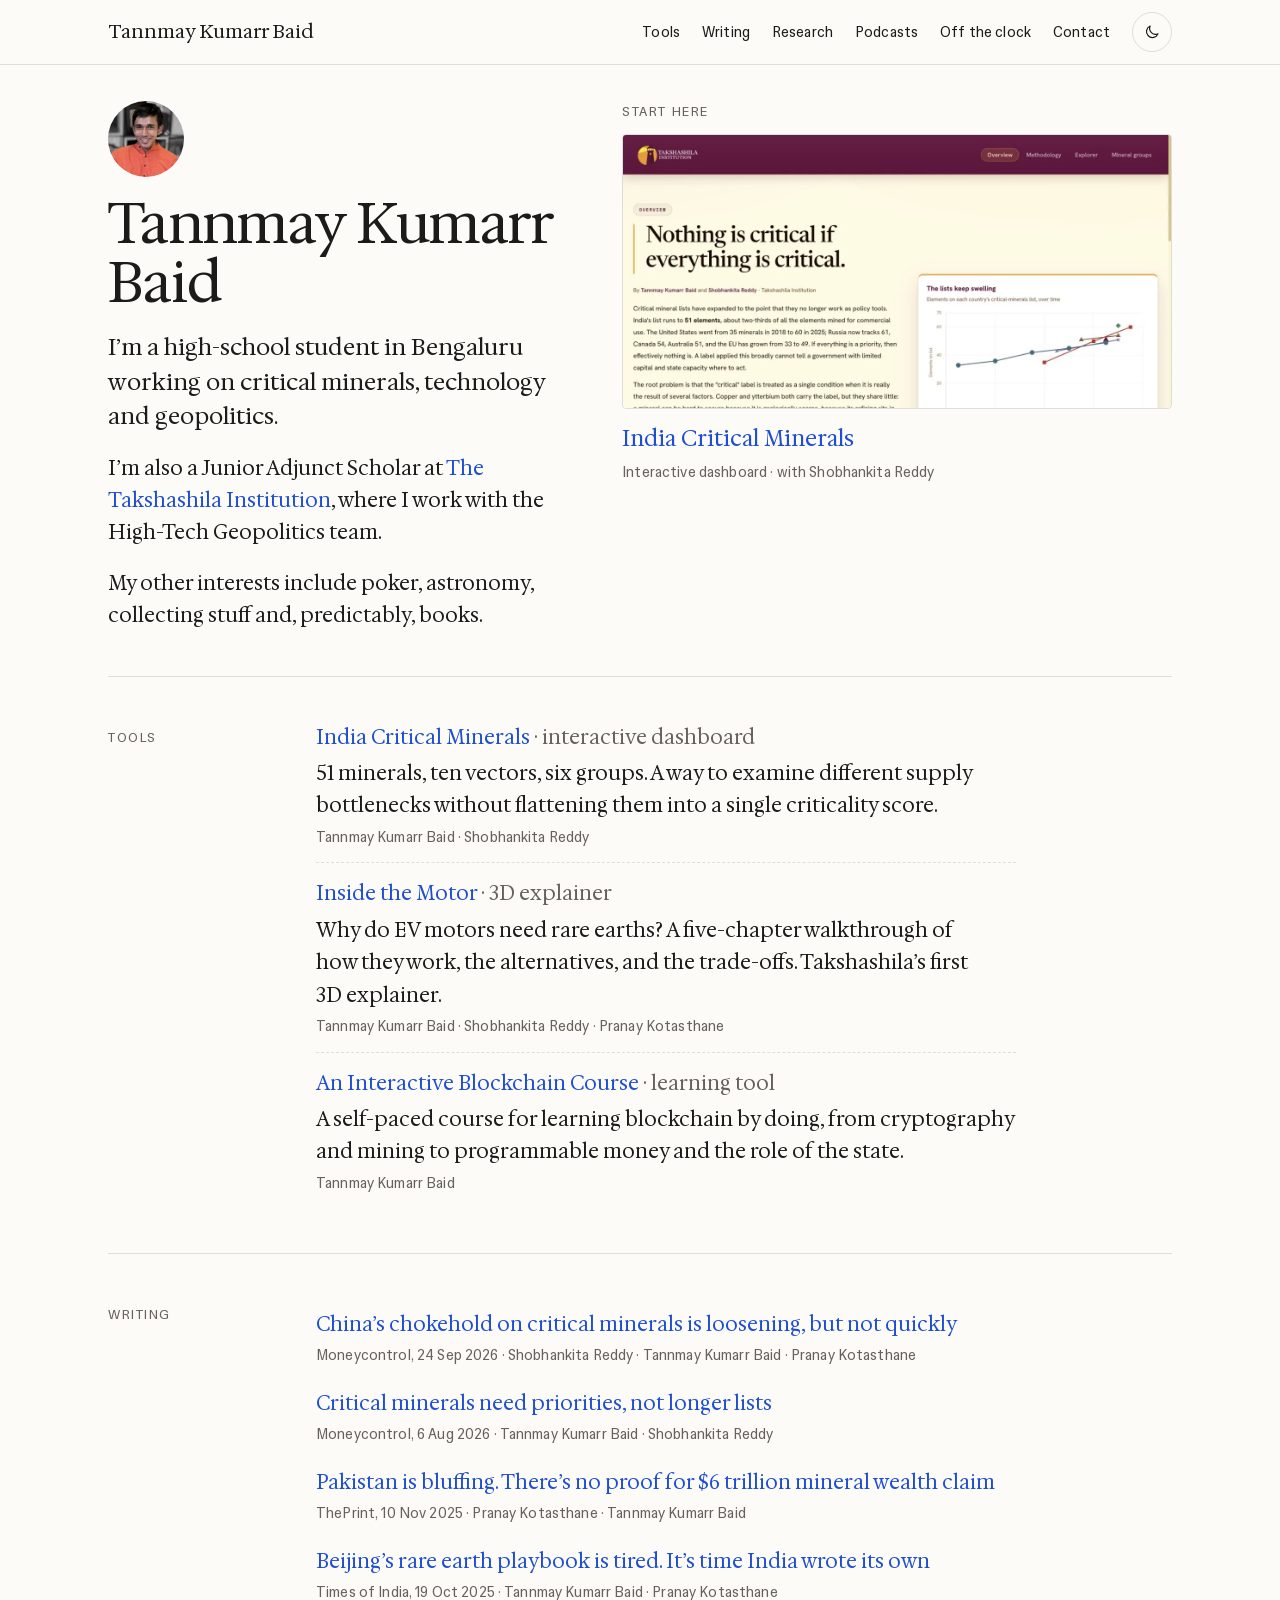
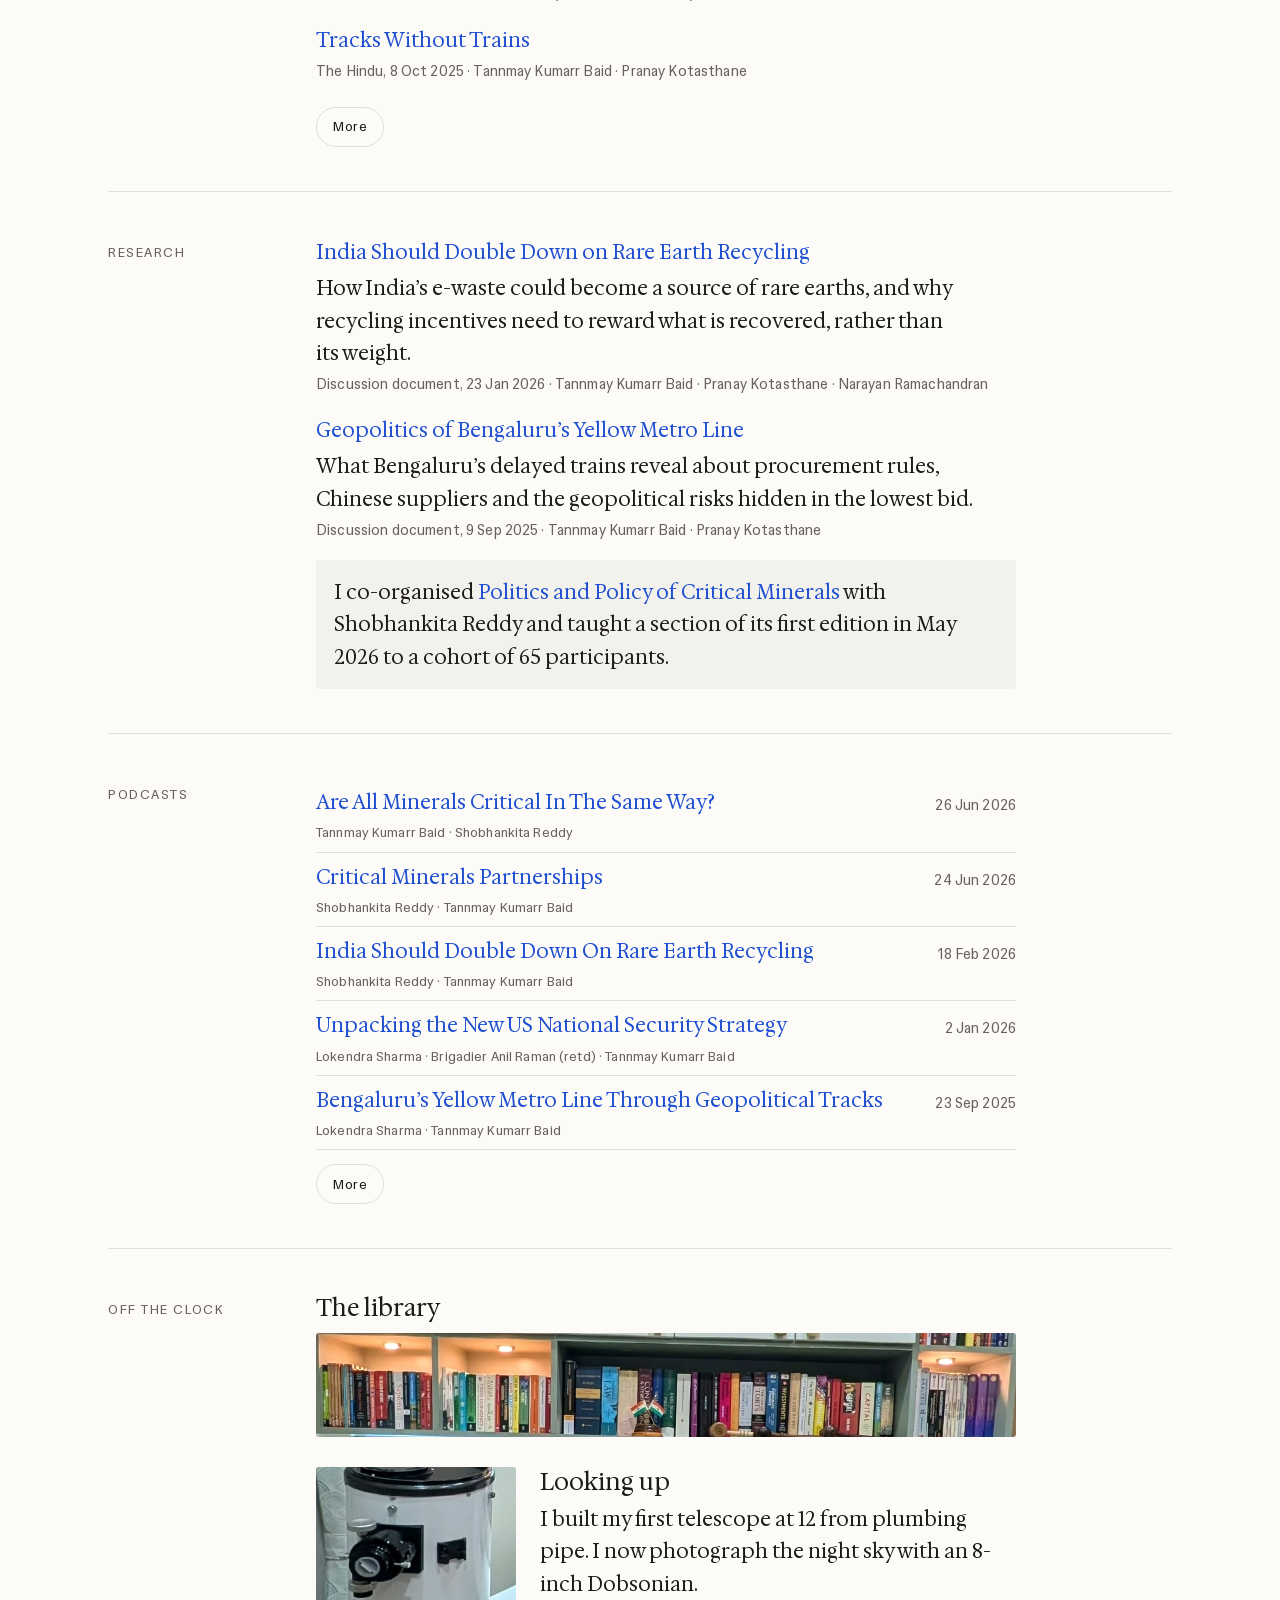
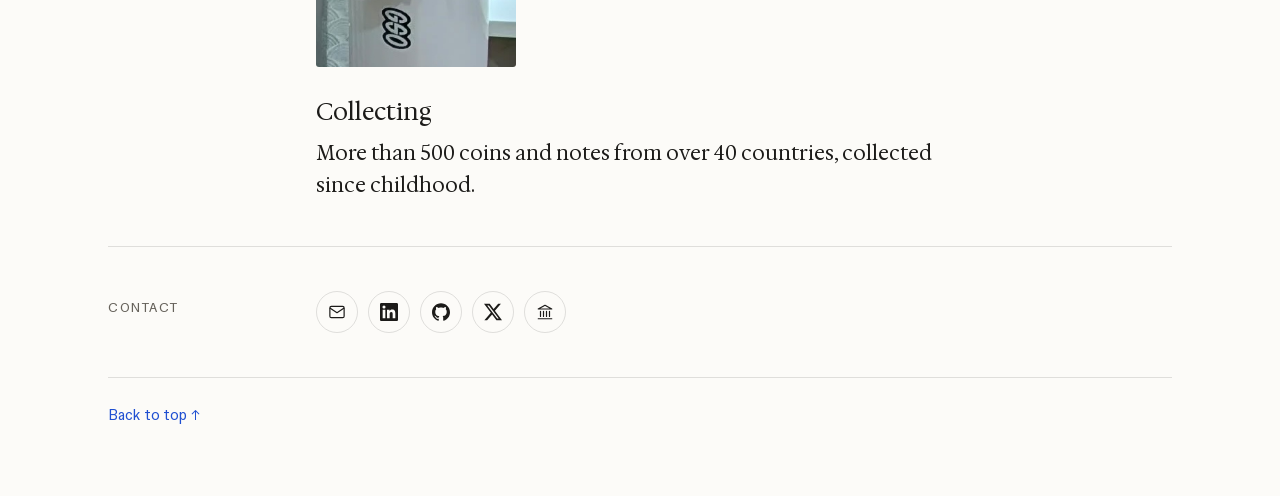
==== commit 0a2725c6: "Cut the podcast intro line The Podcasts section now opens straight on the episode list.  Co-Authored" ====
--- a/index.html
+++ b/index.html
@@ -132,7 +132,6 @@
   <section id="podcasts" class="row" aria-labelledby="podcasts-h">
     <h2 id="podcasts-h" class="label">Podcasts</h2>
     <div>
-      <p class="muted intro-line">Episodes of All Things Policy, Takshashila’s podcast, including a conversation with rare-earth scholar Julie Michelle Klinger.</p>
       <ol class="episodes" id="podcast-list" data-collapsible>
         <li><a href="https://podcasters.spotify.com/pod/show/all-things-policy--taksha/episodes/Are-All-Minerals-Critical-In-The-Same-Way-e3l999a">Are All Minerals Critical In The Same Way?</a><span class="sans muted date">26 Jun 2026</span><span class="sans muted by">Tannmay Kumarr Baid · Shobhankita Reddy</span></li>
         <li><a href="https://podcasters.spotify.com/pod/show/all-things-policy--taksha/episodes/Critical-Minerals-Partnerships-e3l73o3">Critical Minerals Partnerships</a><span class="sans muted date">24 Jun 2026</span><span class="sans muted by">Shobhankita Reddy · Tannmay Kumarr Baid</span></li>
--- a/assets/site.css
+++ b/assets/site.css
@@ -146,7 +146,8 @@
 .tool:last-of-type { border-bottom: 0; }
 .tool p { text-wrap: pretty; }
 .shot { display: none; width: 100%; margin-top: 12px; border: 1px solid var(--hair); border-radius: 3px; }
-.tool:hover .shot, .tool:focus-within .shot { display: block; animation: rise .35s ease; }
+/* Preview only while the tool name itself is hovered or keyboard-focused */
+.tool > a:hover ~ .shot, .tool > a:focus-visible ~ .shot { display: block; animation: rise .35s ease; }
 @media (hover: none) { .shot { display: block; } }
 @keyframes rise { from { opacity: 0; transform: translateY(6px); } to { opacity: 1; transform: none; } }
 
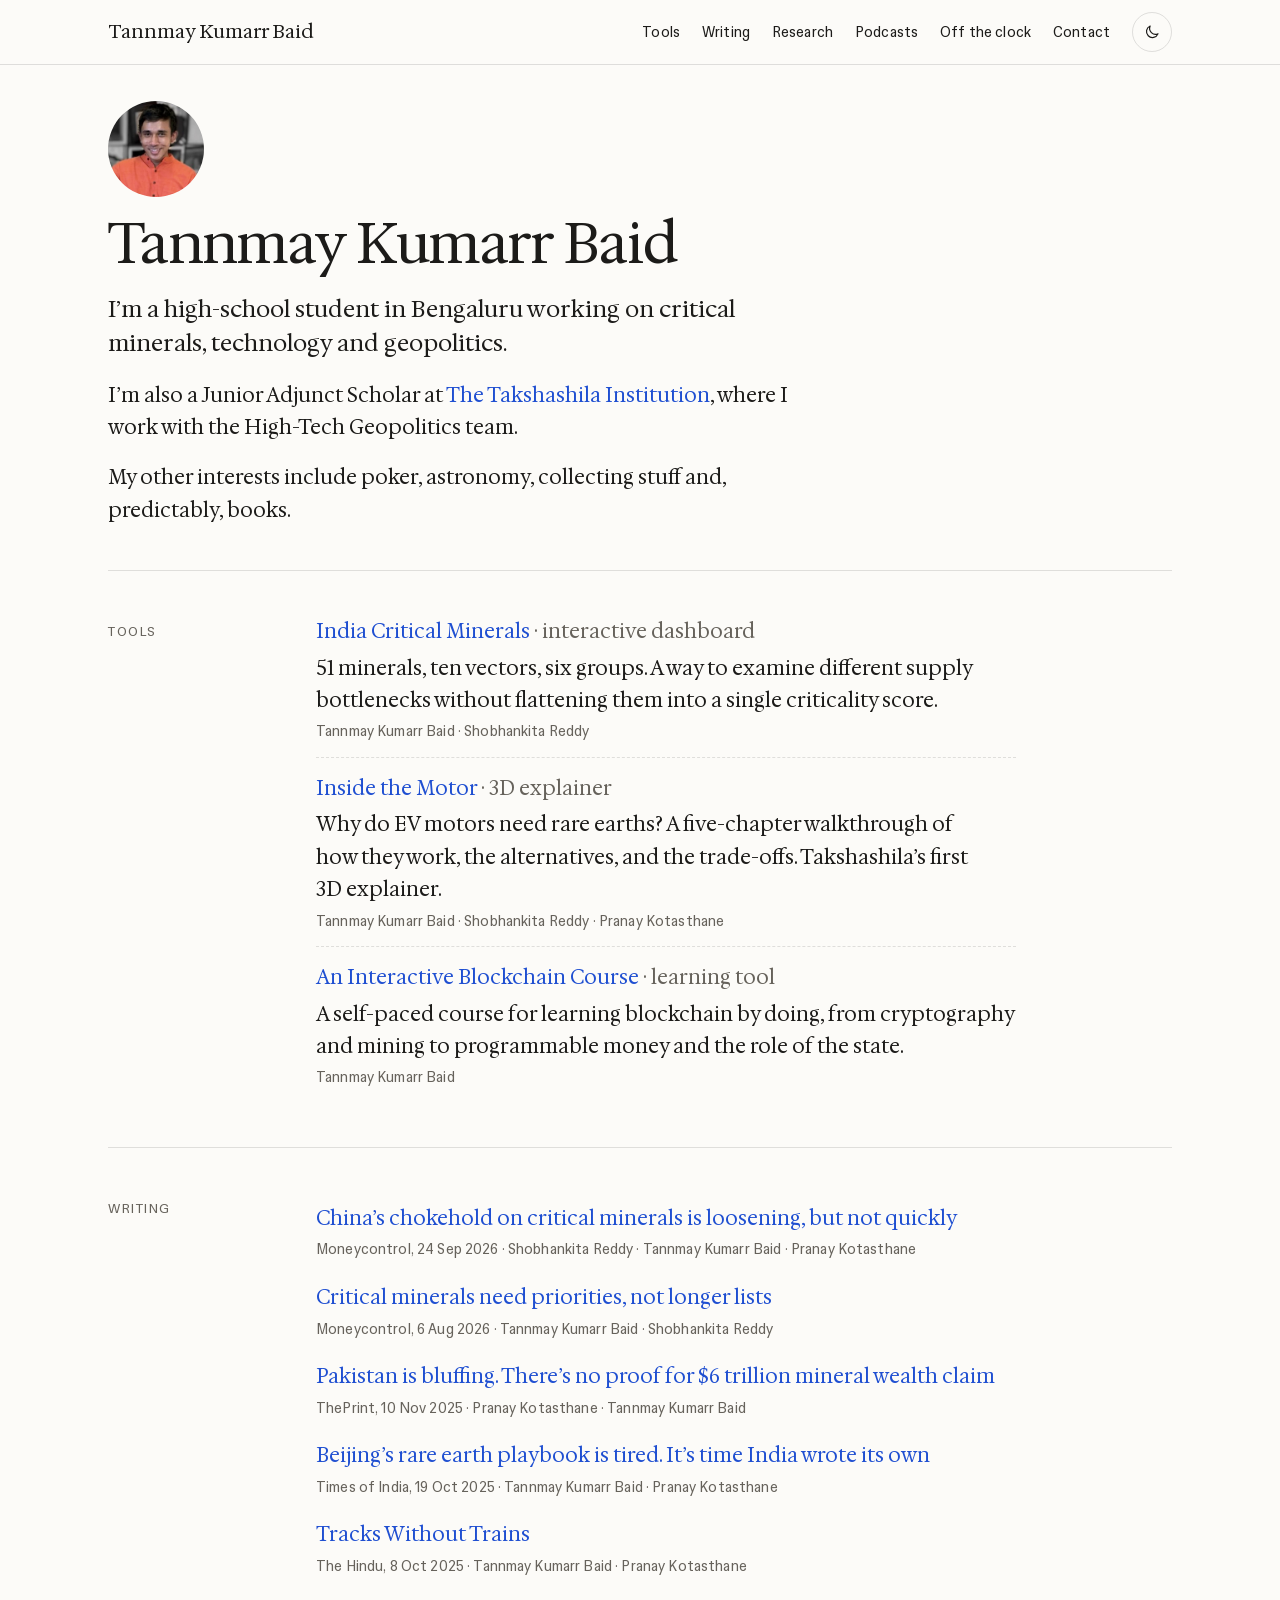
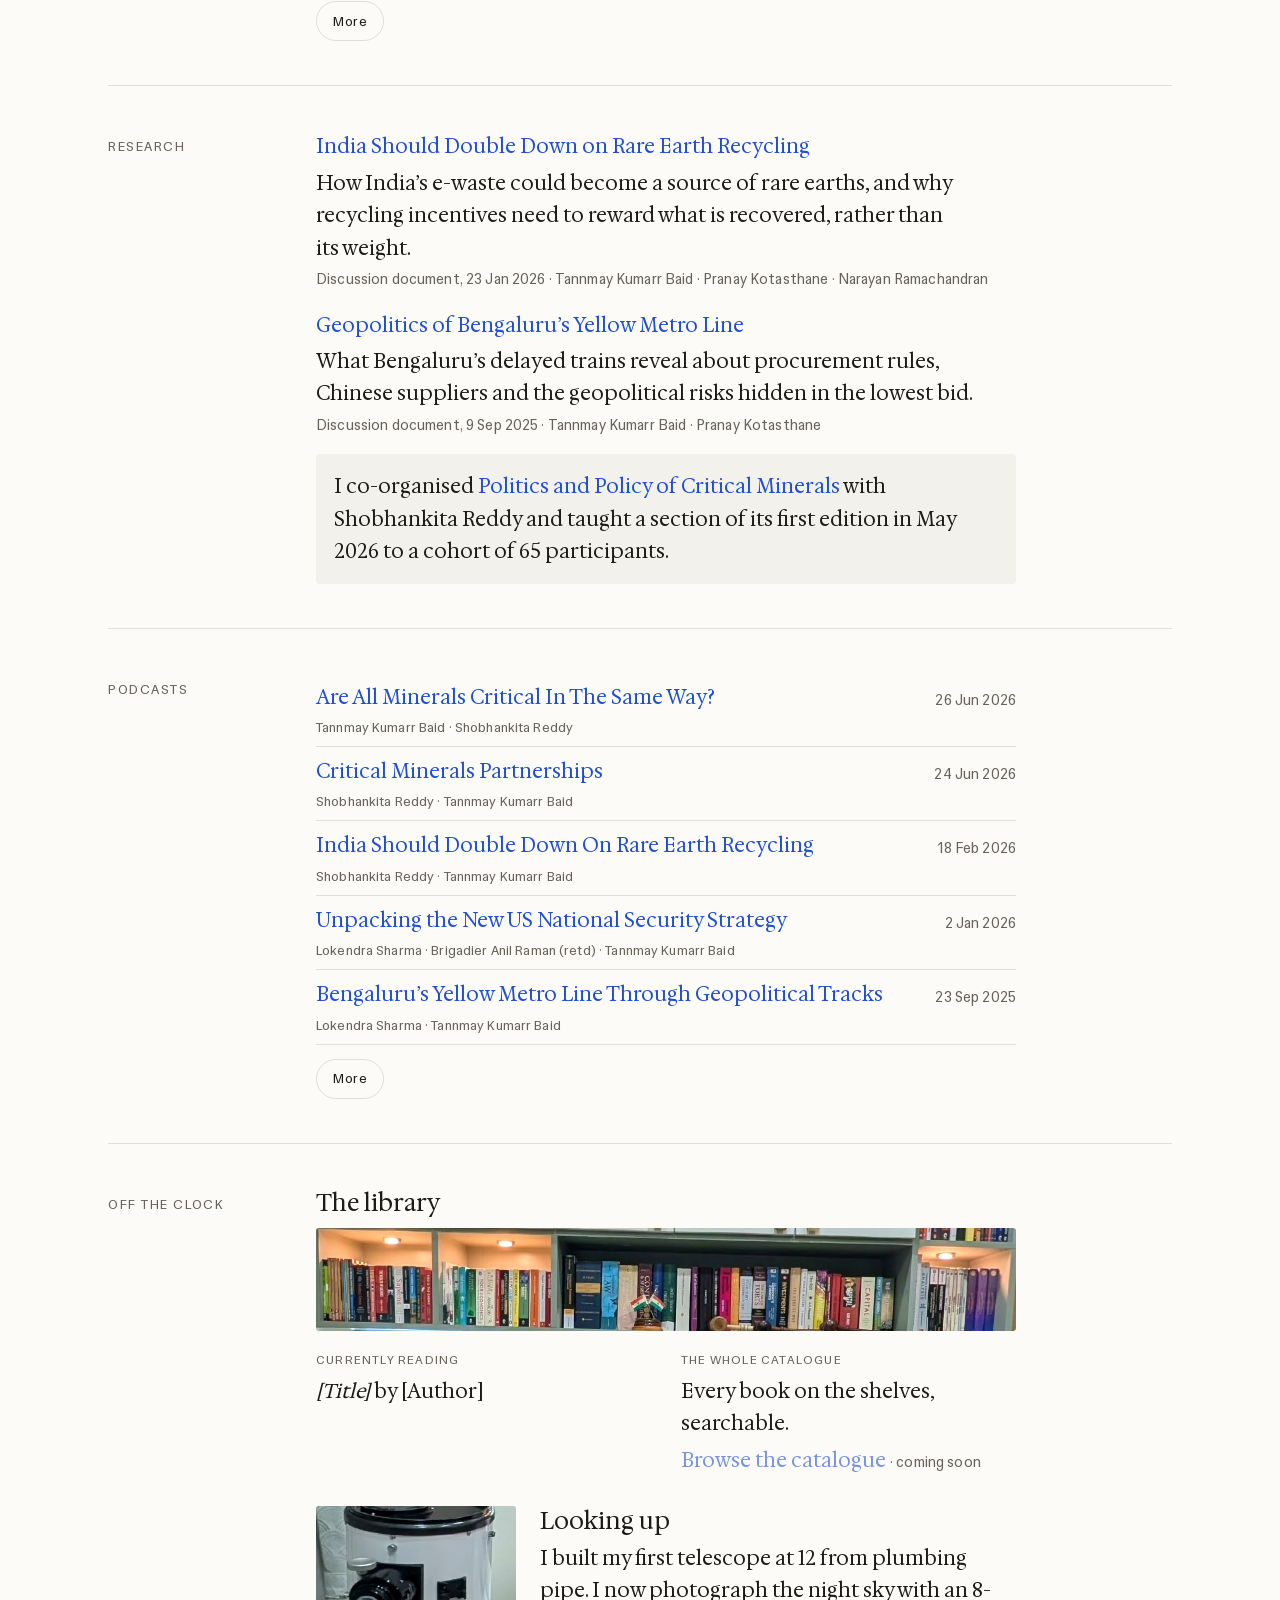
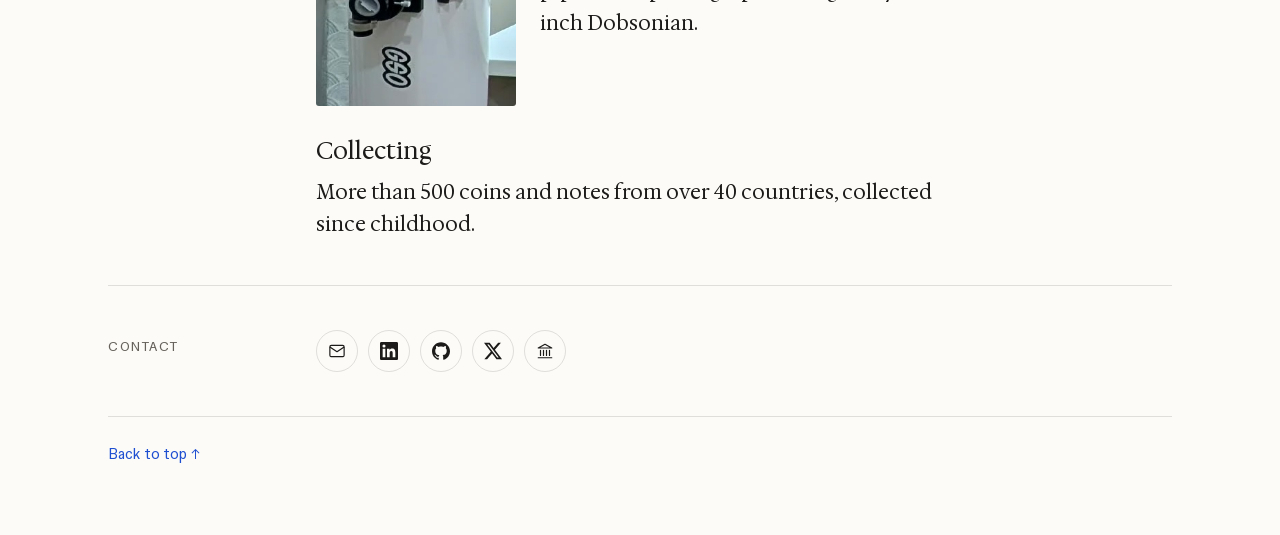
==== commit b389f6dc: "Try the top without "Start here"; restore Currently reading - Top: the "Start here" dashboard column" ====
--- a/index.html
+++ b/index.html
@@ -53,16 +53,6 @@
       <p class="aside">My other interests include poker, astronomy, collecting stuff and, predictably, books.</p>
     </div>
 
-    <div class="start">
-      <h2 class="label">Start here</h2>
-      <a class="plain shot-link" href="https://indiacriticalminerals.com/">
-        <img src="assets/minerals.webp" width="1274" height="717" alt="The India Critical Minerals dashboard" fetchpriority="high">
-      </a>
-      <p class="feature">
-        <a href="https://indiacriticalminerals.com/">India Critical Minerals</a>
-        <span class="sans muted">Interactive dashboard · with Shobhankita Reddy</span>
-      </p>
-    </div>
   </section>
 
   <section id="tools" class="row" aria-labelledby="tools-h">
@@ -155,6 +145,17 @@
       <div>
         <h3>The library</h3>
         <img src="assets/library.jpg" width="1108" height="164" alt="Tannmay’s bookshelves" loading="lazy" class="rounded">
+        <div class="two">
+          <div>
+            <p class="kicker sans muted">Currently reading</p>
+            <p><em>[Title]</em> by [Author]</p>
+          </div>
+          <div>
+            <p class="kicker sans muted">The whole catalogue</p>
+            <p>Every book on the shelves, searchable.</p>
+            <p><a class="tbd" aria-disabled="true" title="Coming soon">Browse the catalogue</a> <span class="sans muted">· coming soon</span></p>
+          </div>
+        </div>
       </div>
       <div class="scope">
         <img src="assets/dobsonian.jpg" width="290" height="533" alt="Tannmay’s 8-inch Dobsonian telescope" loading="lazy" class="rounded">
--- a/assets/site.css
+++ b/assets/site.css
@@ -92,6 +92,7 @@
 }
 .btn:hover { border-color: var(--ink); }
 .btn[hidden] { display: none; }
+.tbd { color: var(--link); opacity: .6; cursor: default; background-image: none; }
 .icon-btn { width: 40px; padding: 0; display: inline-grid; place-items: center; }
 .theme-toggle svg { width: 18px; height: 18px; fill: none; stroke: currentColor; stroke-width: 1.6; stroke-linecap: round; stroke-linejoin: round; }
 .theme-toggle .sun, :root[data-theme="dark"] .theme-toggle .moon { display: none; }
@@ -107,6 +108,10 @@
   scroll-margin-top: 72px;
 }
 .intro { display: flex; flex-direction: column; gap: 18px; }
+/* Without the "Start here" column the intro runs alone at a readable width */
+.snapshot:not(:has(.start)) { grid-template-columns: minmax(0, 1fr); }
+.snapshot:not(:has(.start)) .intro { max-width: 720px; }
+@media (min-width: 901px) { .snapshot:not(:has(.start)) .avatar { width: 96px; height: 96px; } }
 .avatar { width: 76px; height: 76px; border-radius: 50%; object-fit: cover; filter: saturate(.85); }
 .intro h1 { margin: 0; font-size: clamp(40px, 4.4vw, 58px); line-height: 1.04; letter-spacing: -.012em; }
 .lede { font-size: 23px; line-height: 1.5; text-wrap: pretty; }
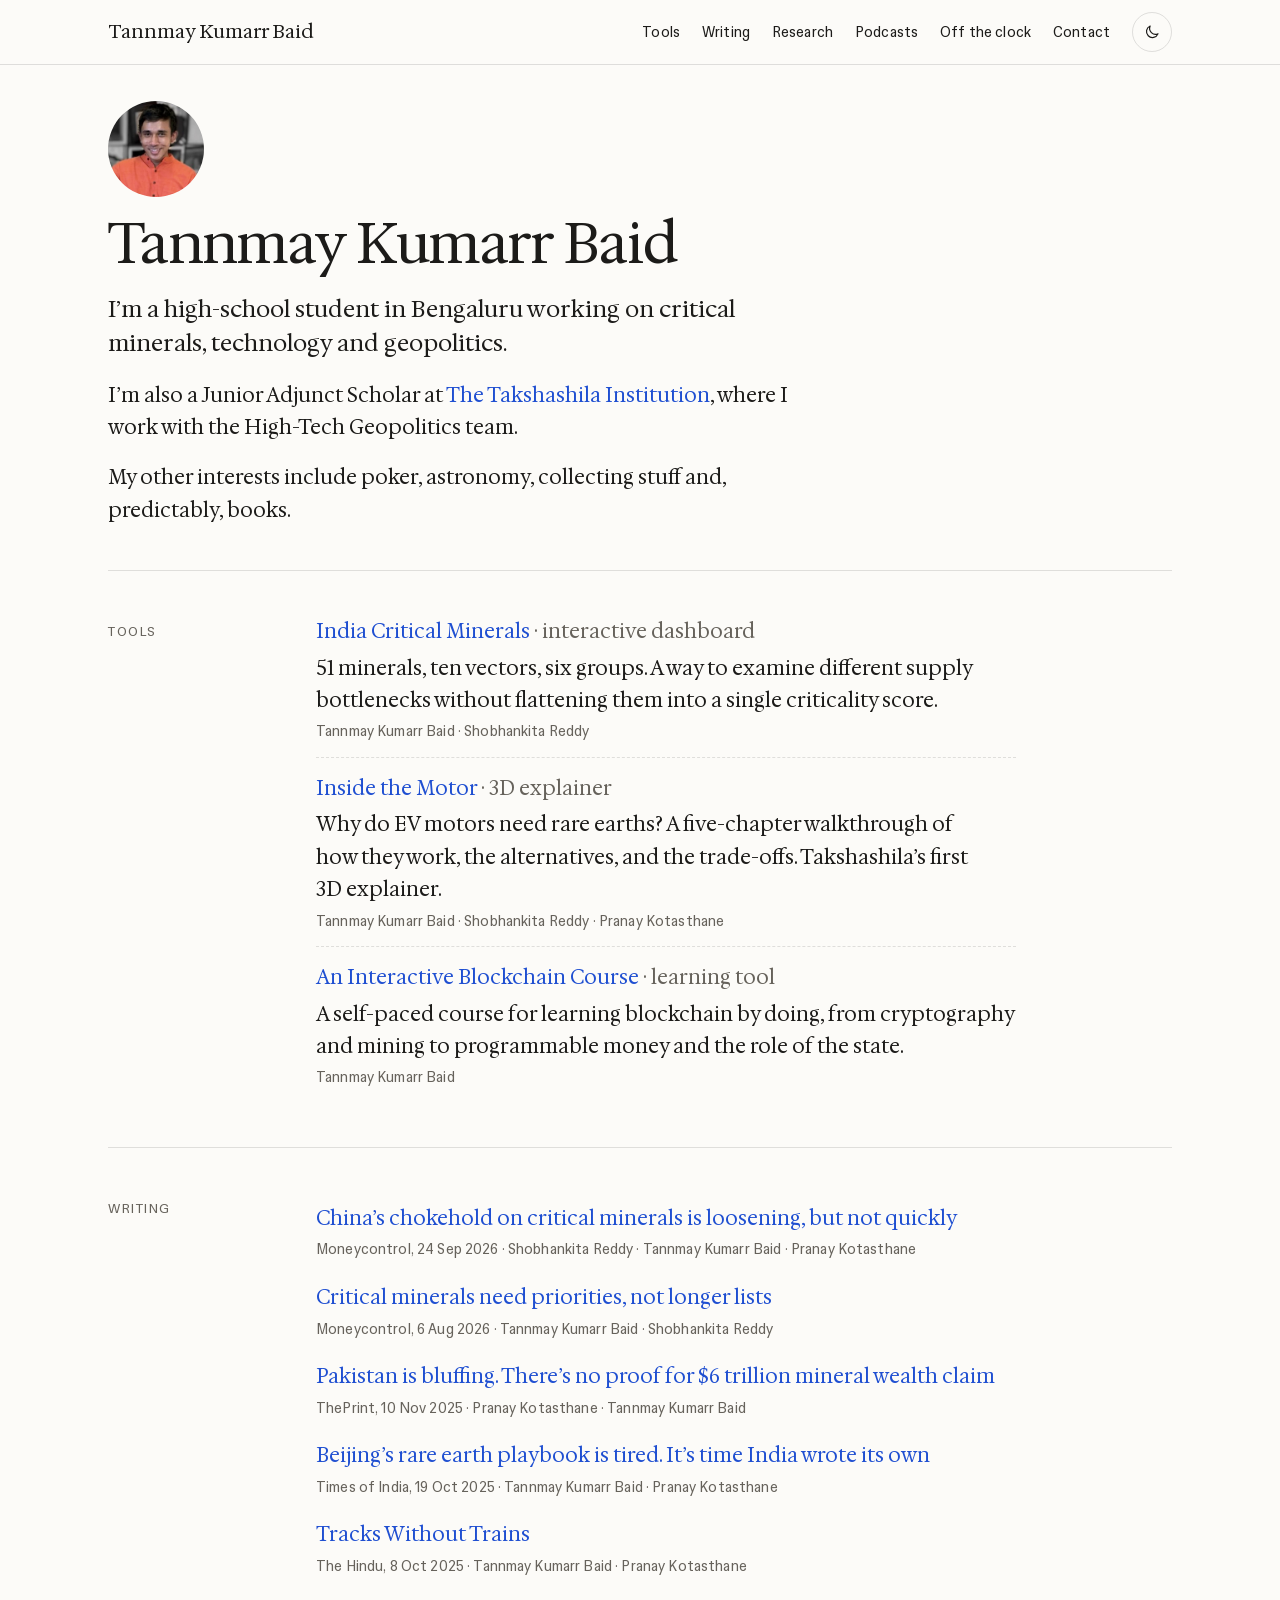
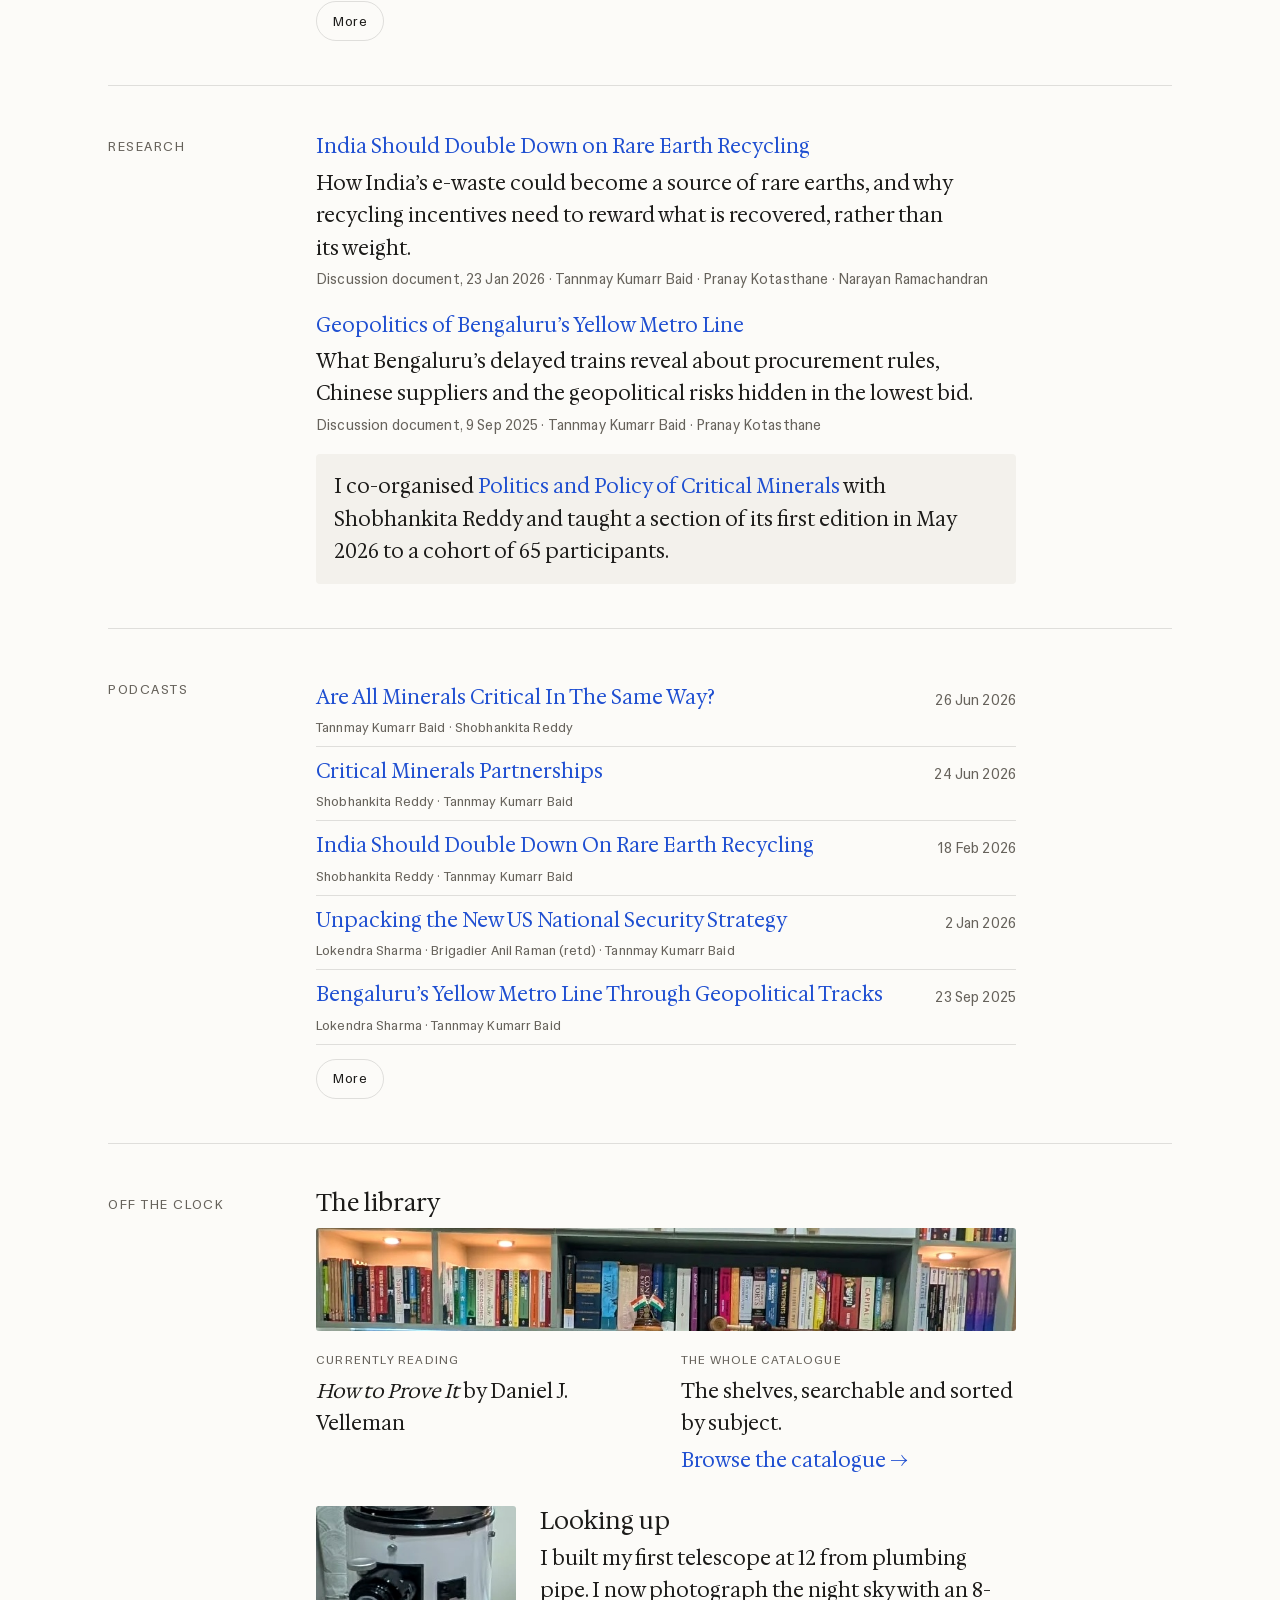
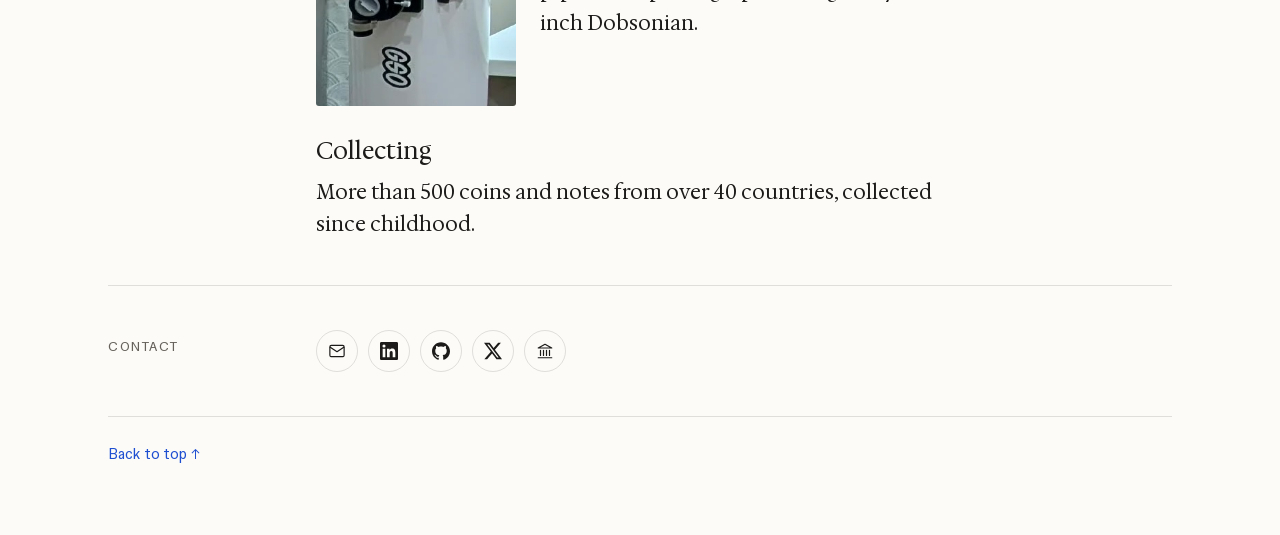
==== commit 4d47ea0c: "Add the library catalogue; currently reading How to Prove It - New catalogue.html: 131 entries on 11" ====
--- a/index.html
+++ b/index.html
@@ -148,12 +148,12 @@
         <div class="two">
           <div>
             <p class="kicker sans muted">Currently reading</p>
-            <p><em>[Title]</em> by [Author]</p>
+            <p><em>How to Prove It</em> by Daniel J. Velleman</p>
           </div>
           <div>
             <p class="kicker sans muted">The whole catalogue</p>
-            <p>Every book on the shelves, searchable.</p>
-            <p><a class="tbd" aria-disabled="true" title="Coming soon">Browse the catalogue</a> <span class="sans muted">· coming soon</span></p>
+            <p>The shelves, searchable and sorted by subject.</p>
+            <p><a href="catalogue.html">Browse the catalogue →</a></p>
           </div>
         </div>
       </div>
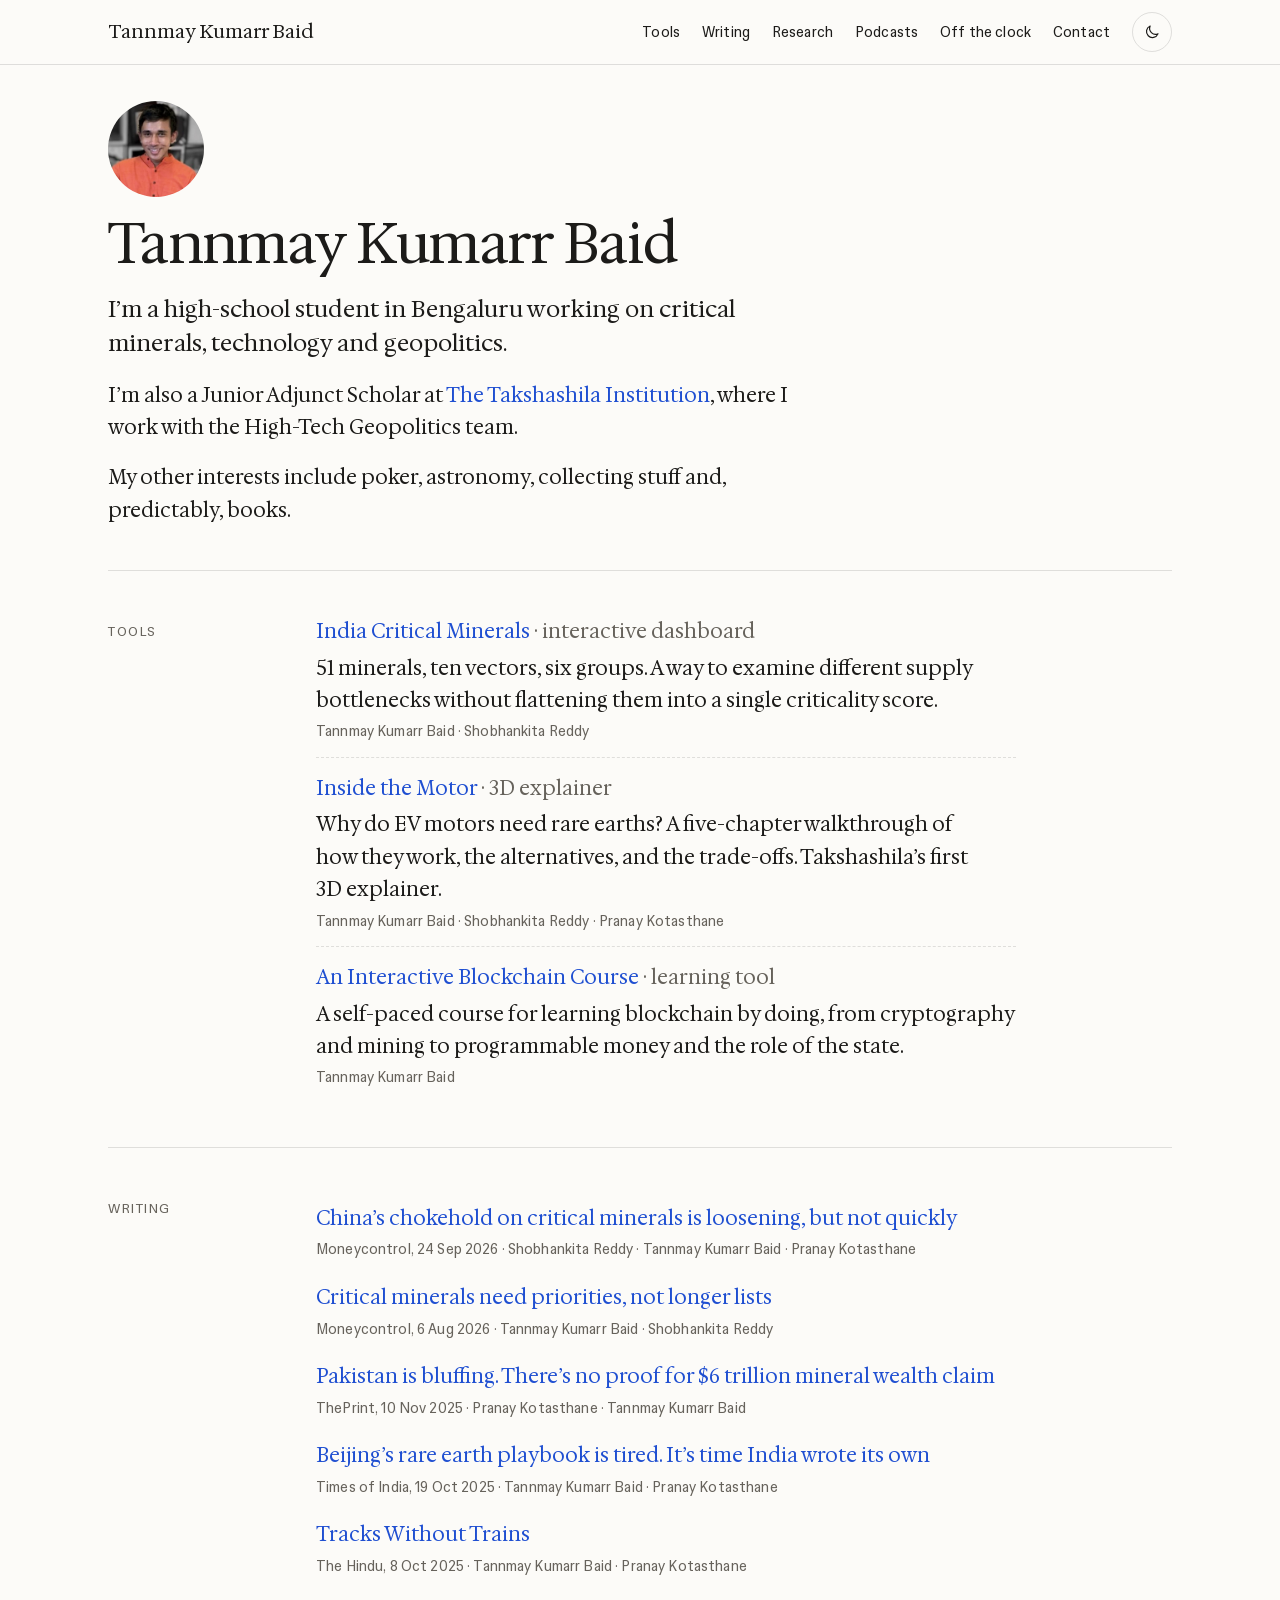
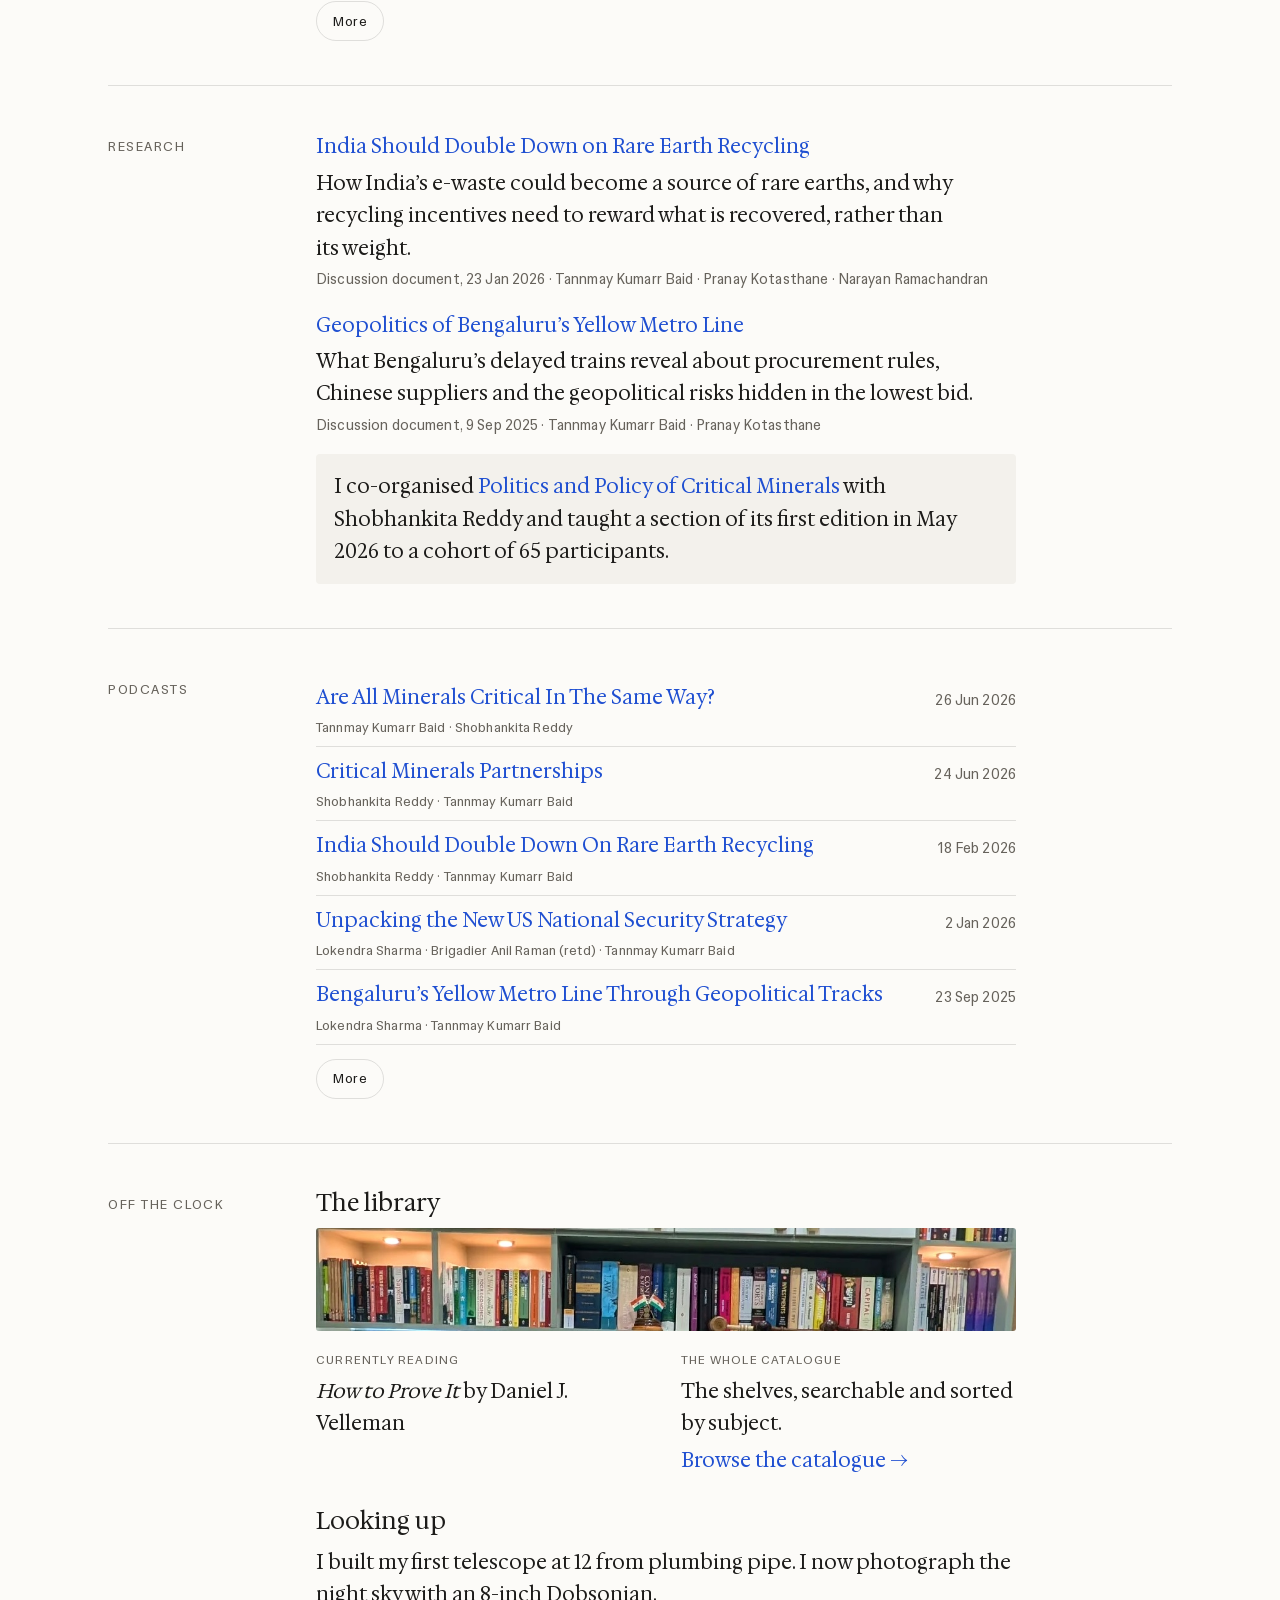
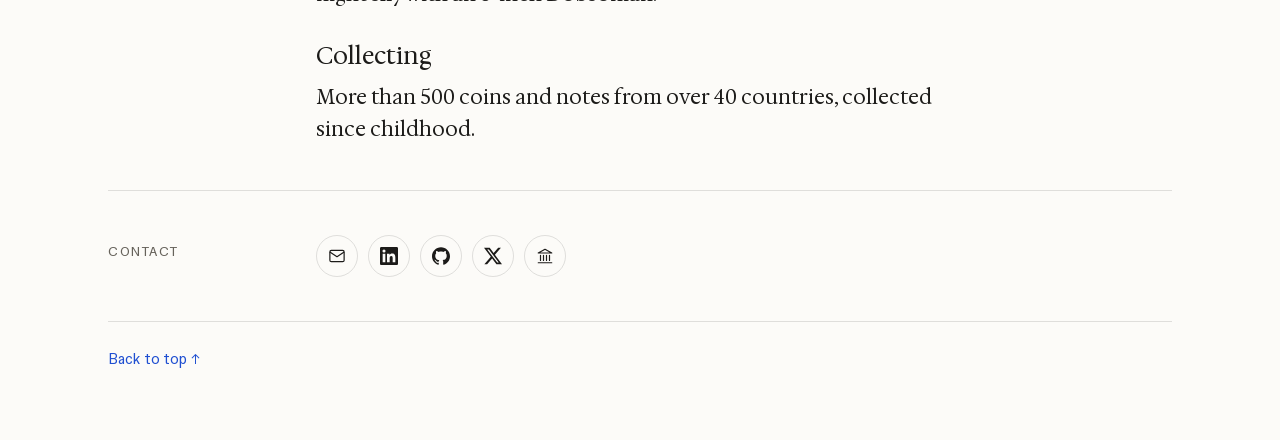
==== commit 0decb289: "Drop the telescope photo until there is an astrophotograph "Looking up" keeps its text; the cropped " ====
--- a/index.html
+++ b/index.html
@@ -157,12 +157,9 @@
           </div>
         </div>
       </div>
-      <div class="scope">
-        <img src="assets/dobsonian.jpg" width="290" height="533" alt="Tannmay’s 8-inch Dobsonian telescope" loading="lazy" class="rounded">
-        <div>
-          <h3>Looking up</h3>
-          <p>I built my first telescope at 12 from plumbing pipe. I now photograph the night sky with an 8-inch Dobsonian.</p>
-        </div>
+      <div>
+        <h3>Looking up</h3>
+        <p>I built my first telescope at 12 from plumbing pipe. I now photograph the night sky with an 8-inch Dobsonian.</p>
       </div>
       <div>
         <h3>Collecting</h3>
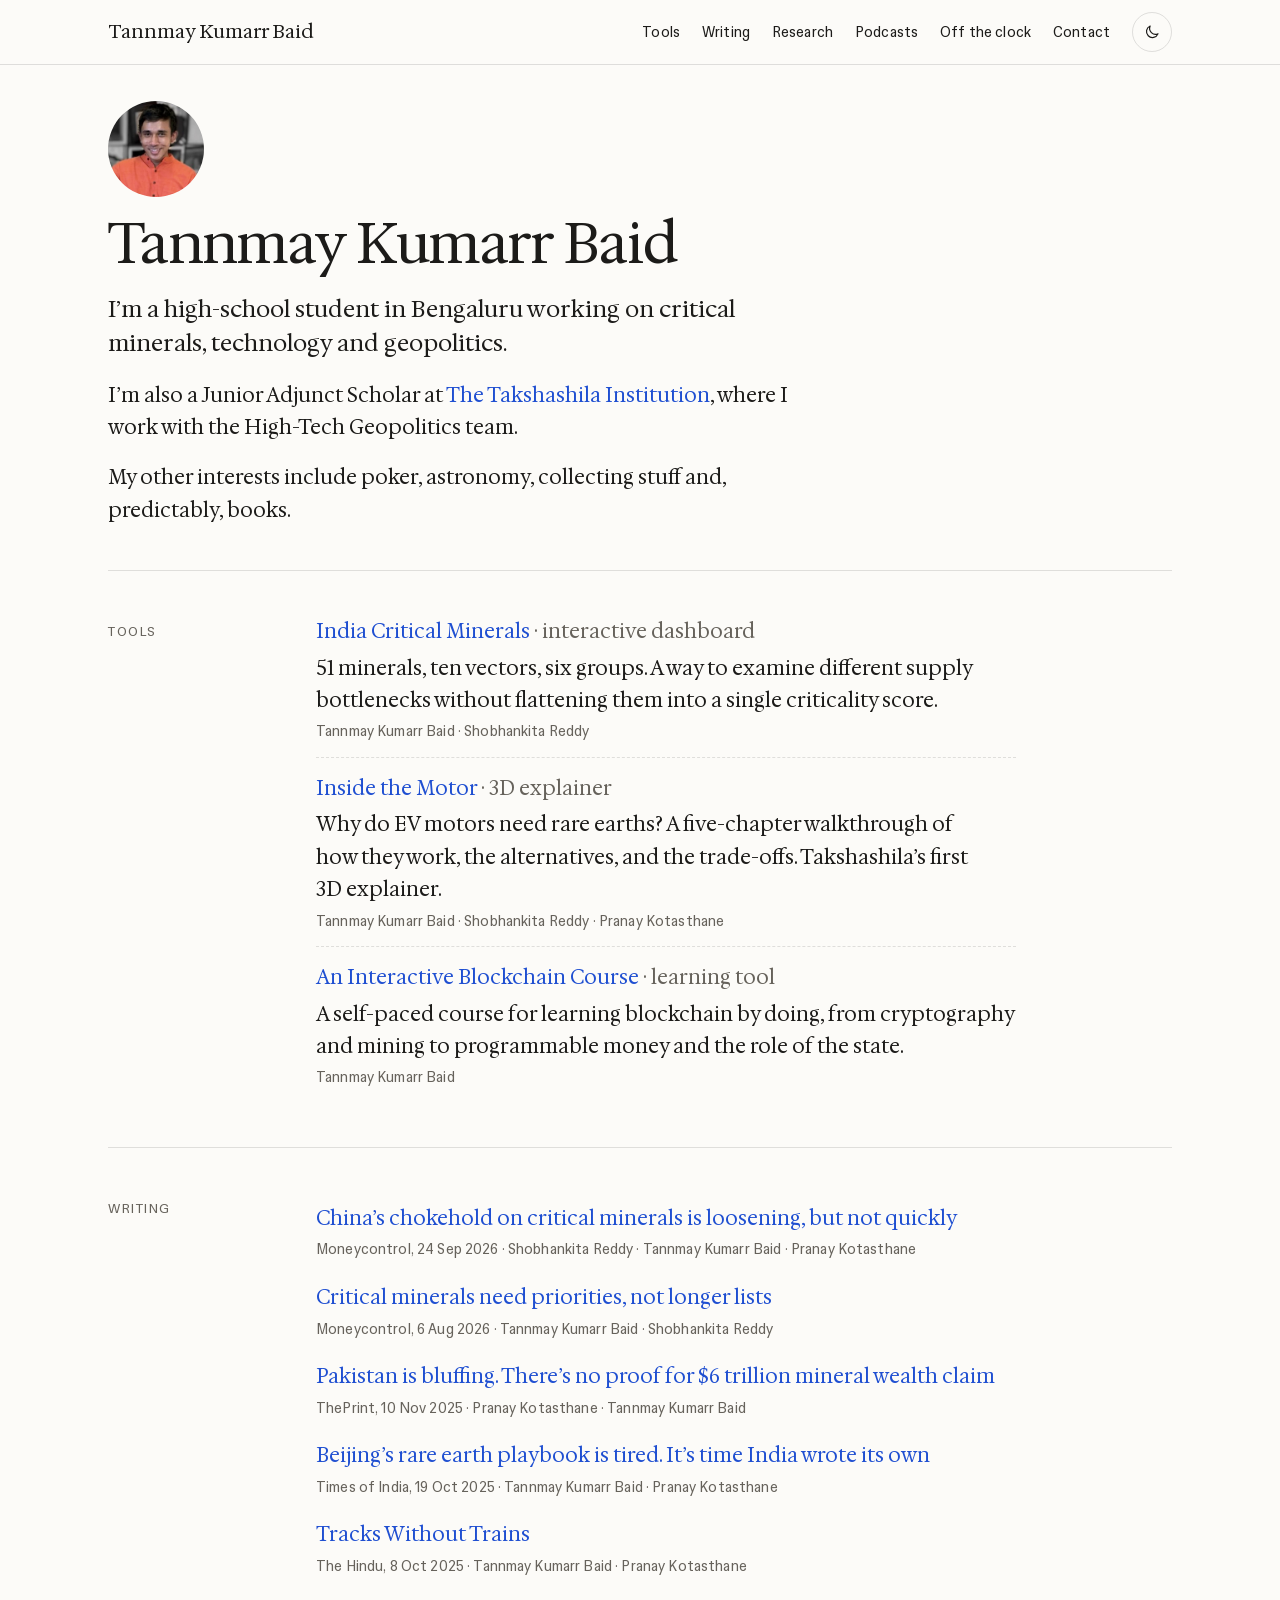
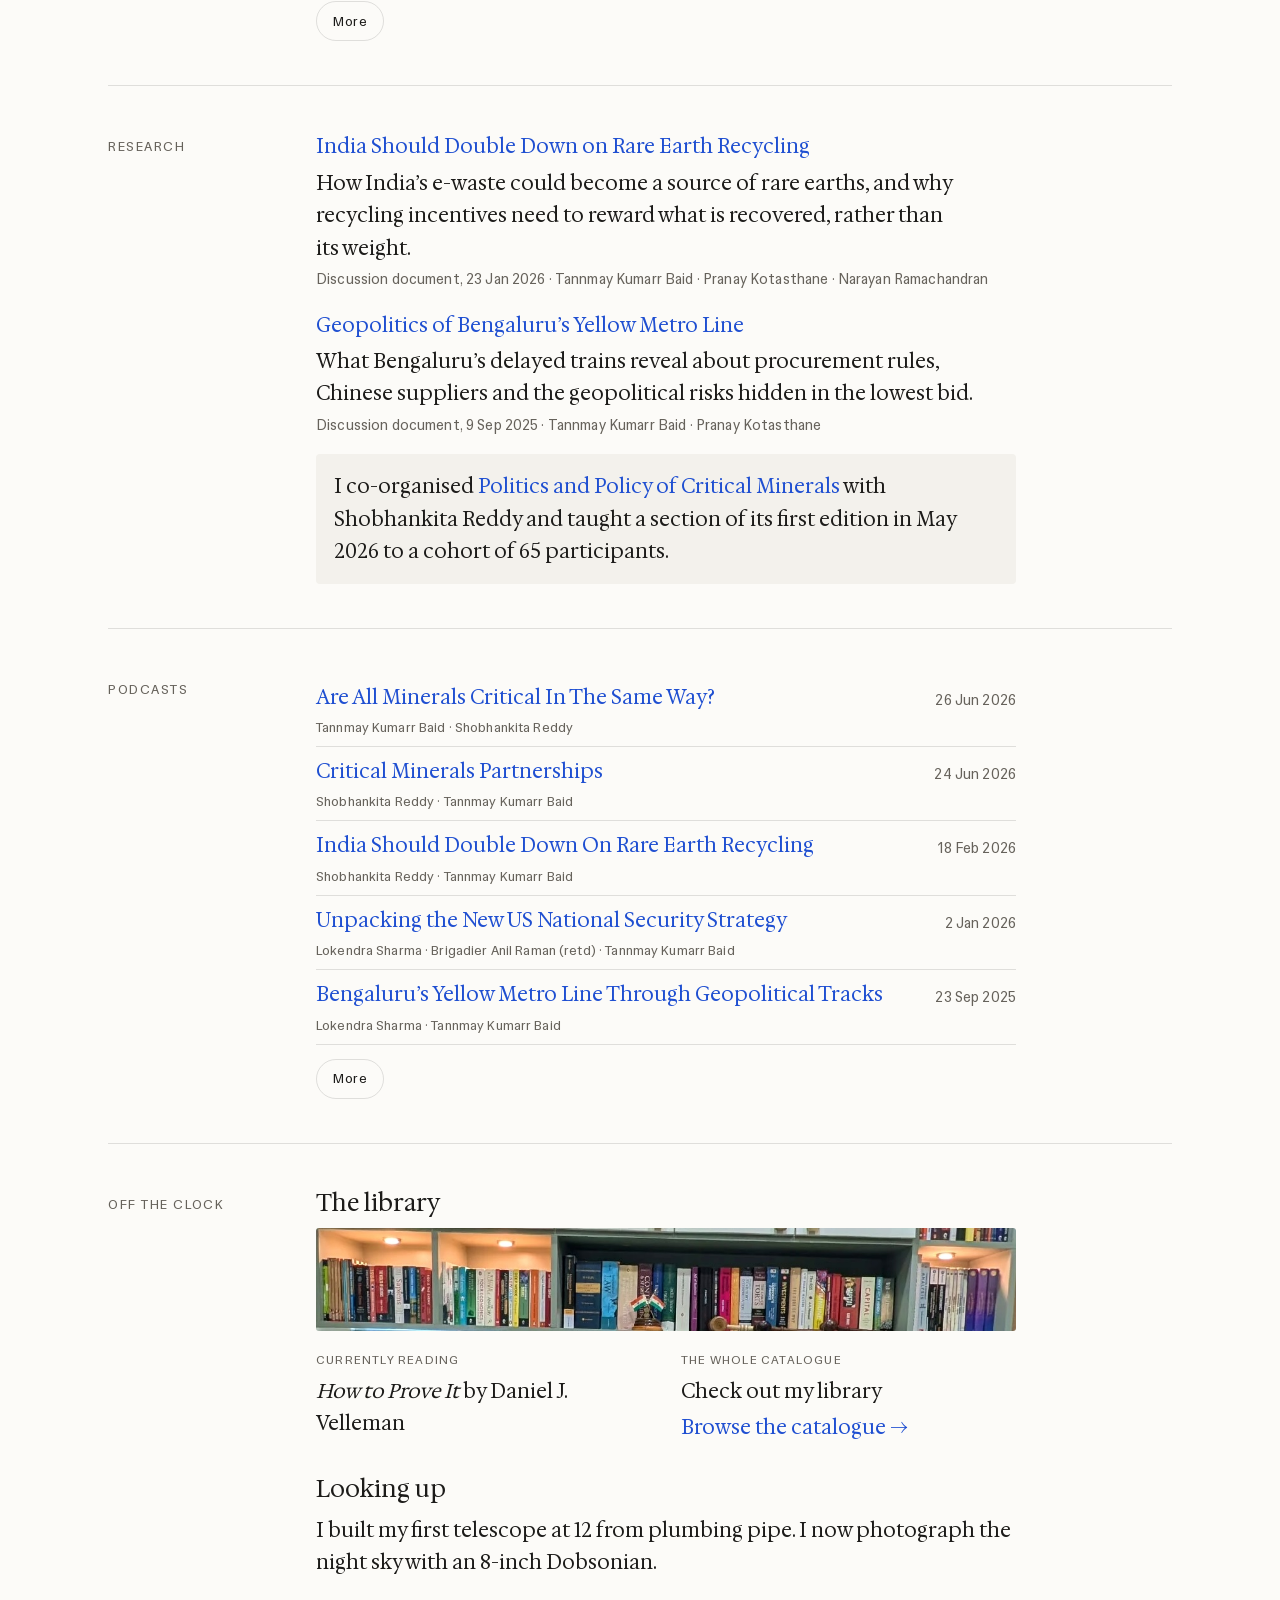
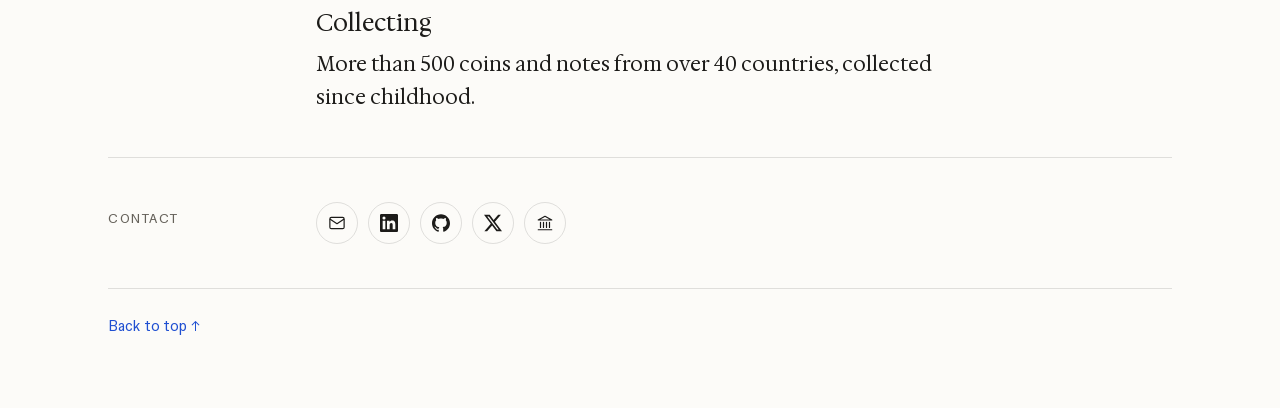
==== commit fee7a44e: "Update library invitation text" ====
--- a/index.html
+++ b/index.html
@@ -152,7 +152,7 @@
           </div>
           <div>
             <p class="kicker sans muted">The whole catalogue</p>
-            <p>The shelves, searchable and sorted by subject.</p>
+            <p>Check out my library</p>
             <p><a href="catalogue.html">Browse the catalogue →</a></p>
           </div>
         </div>
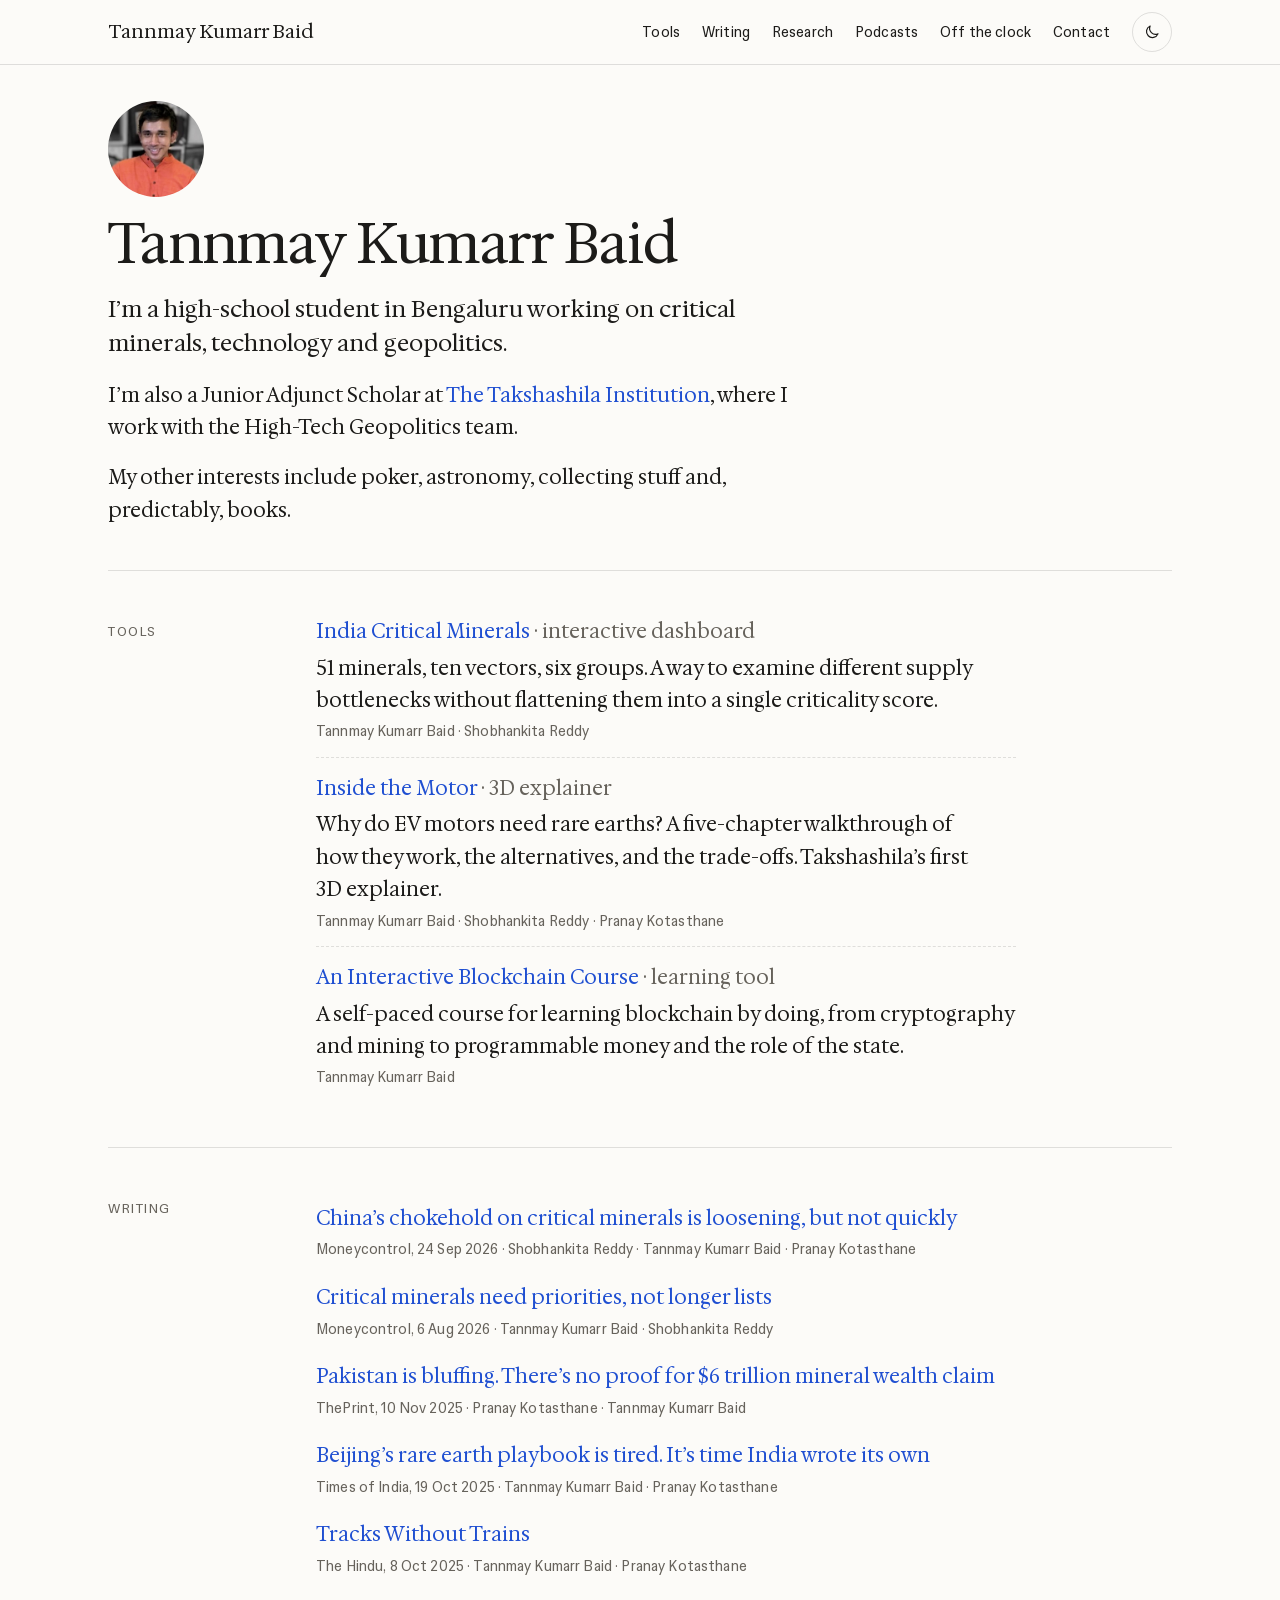
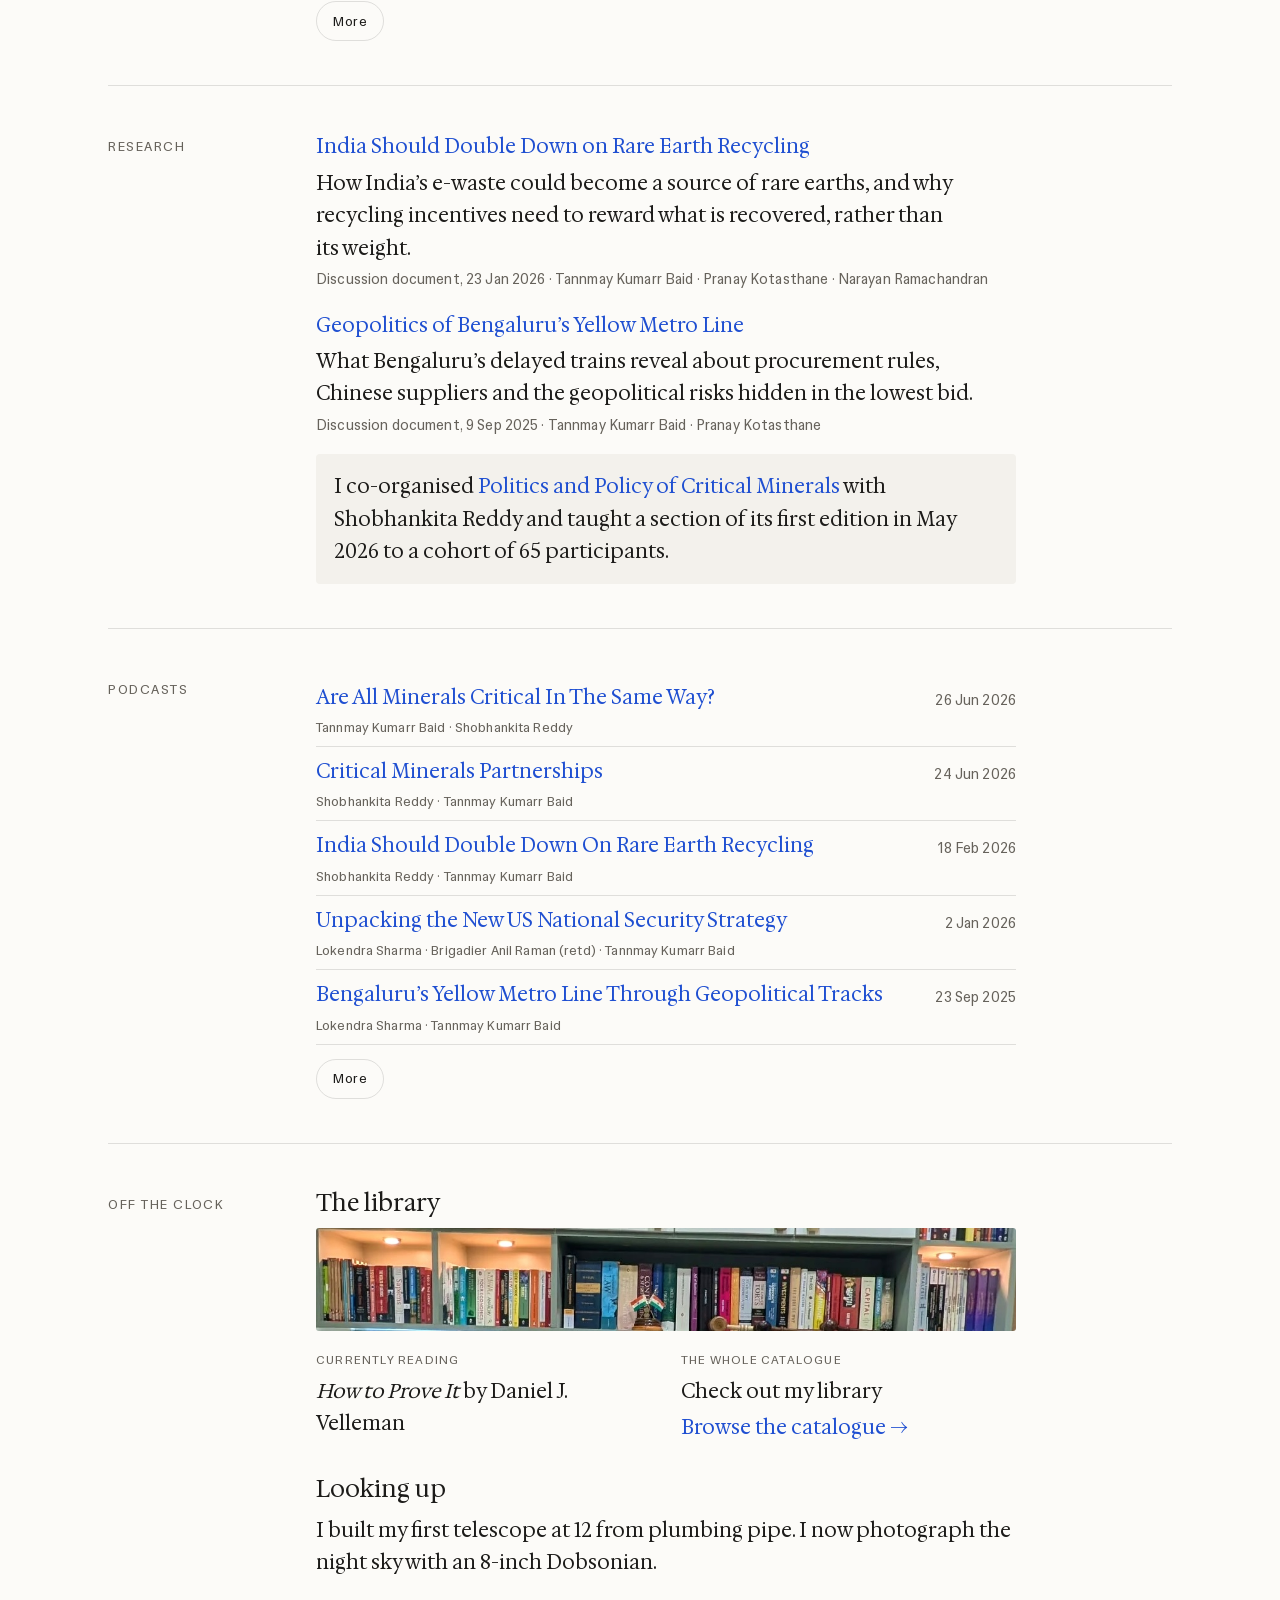
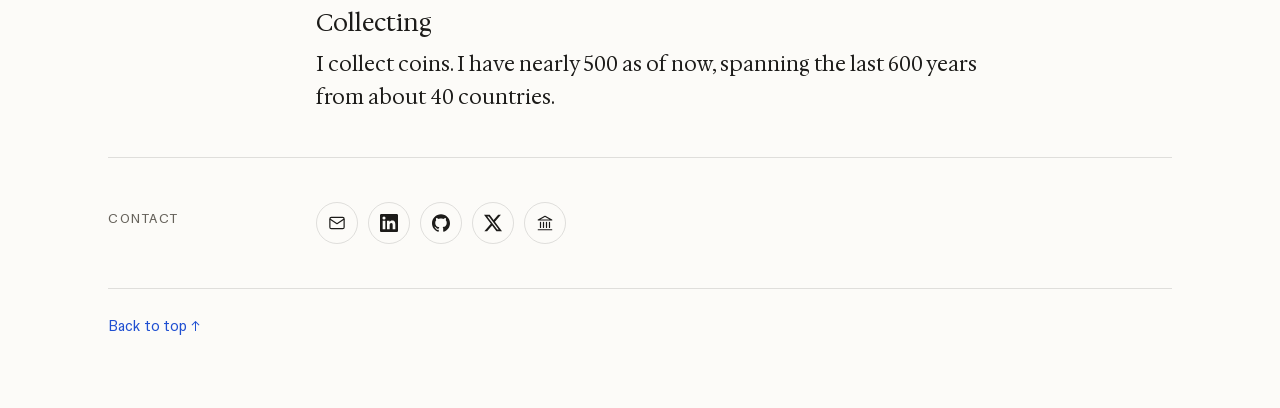
==== commit 87a2be21: "Update coin collection description" ====
--- a/index.html
+++ b/index.html
@@ -163,7 +163,7 @@
       </div>
       <div>
         <h3>Collecting</h3>
-        <p>More than 500 coins and notes from over 40 countries, collected since childhood.</p>
+        <p>I collect coins. I have nearly 500 as of now, spanning the last 600 years from about 40 countries.</p>
       </div>
     </div>
   </section>
